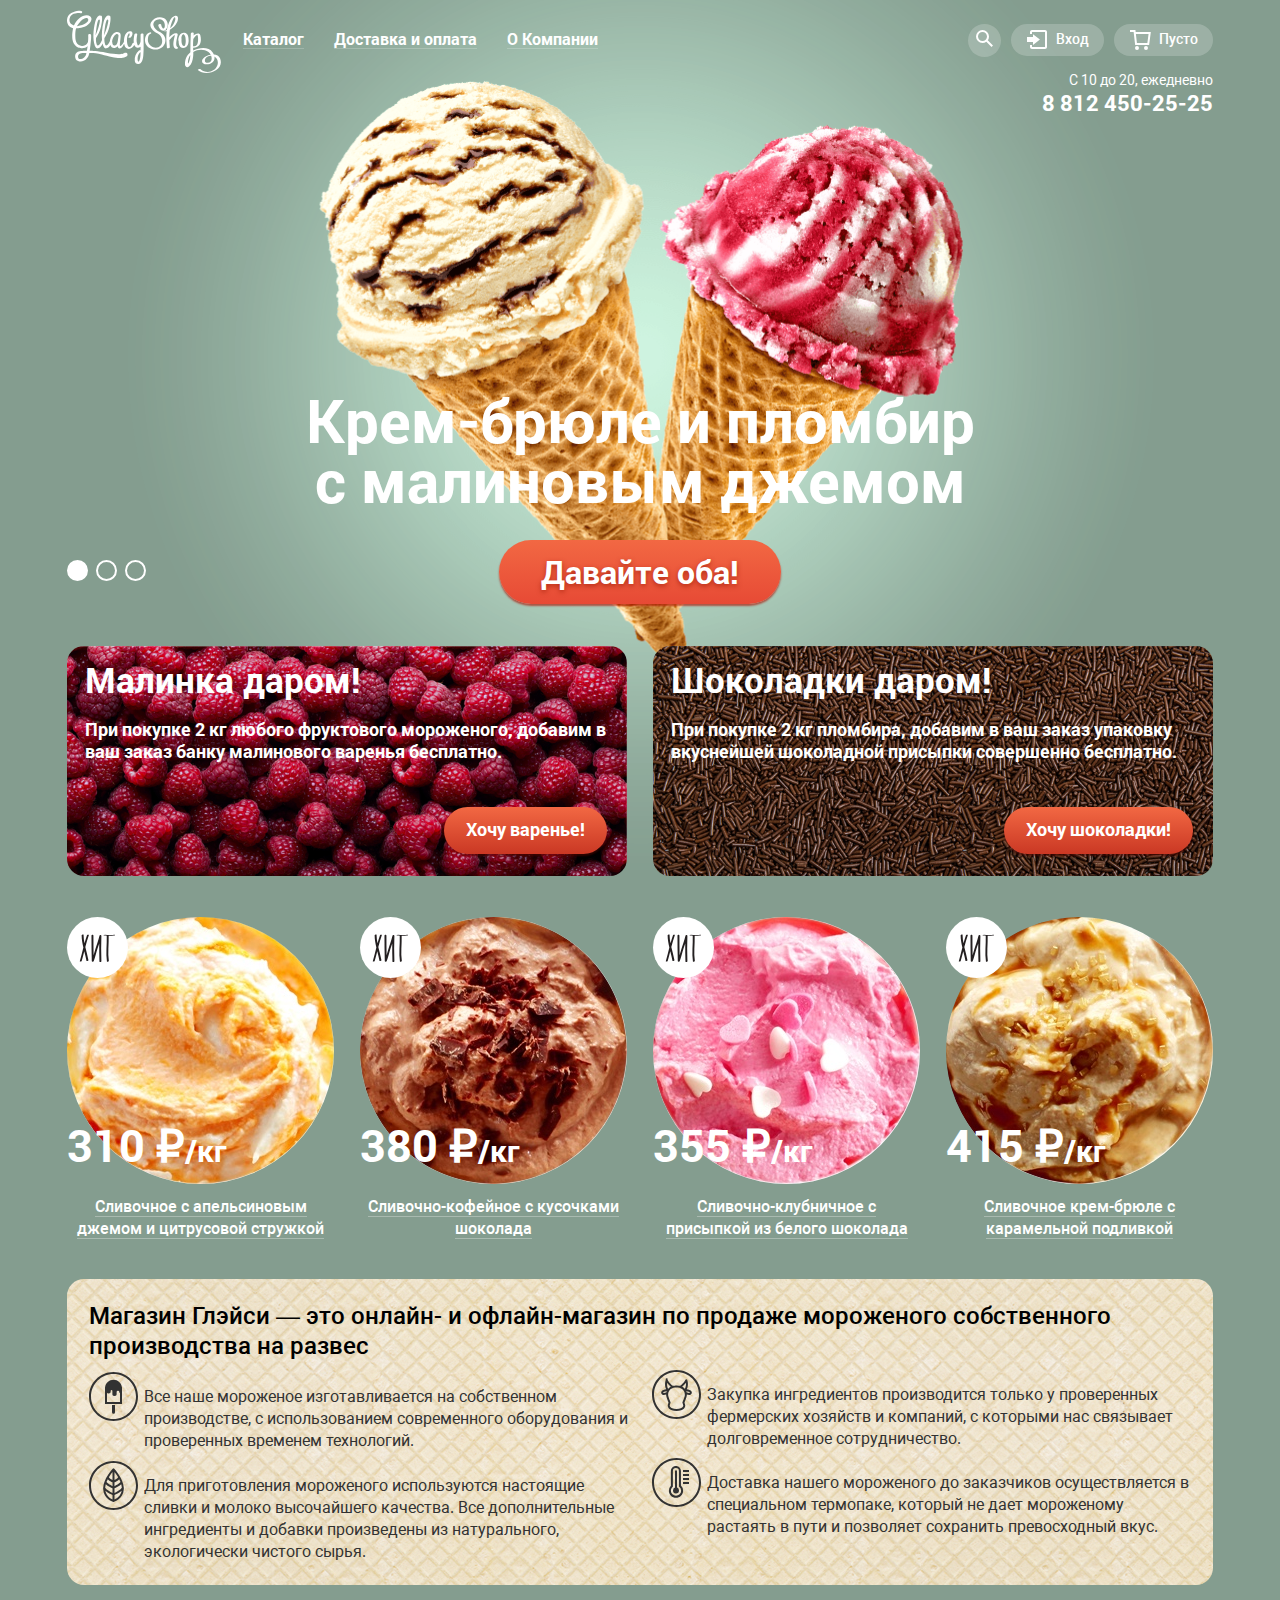
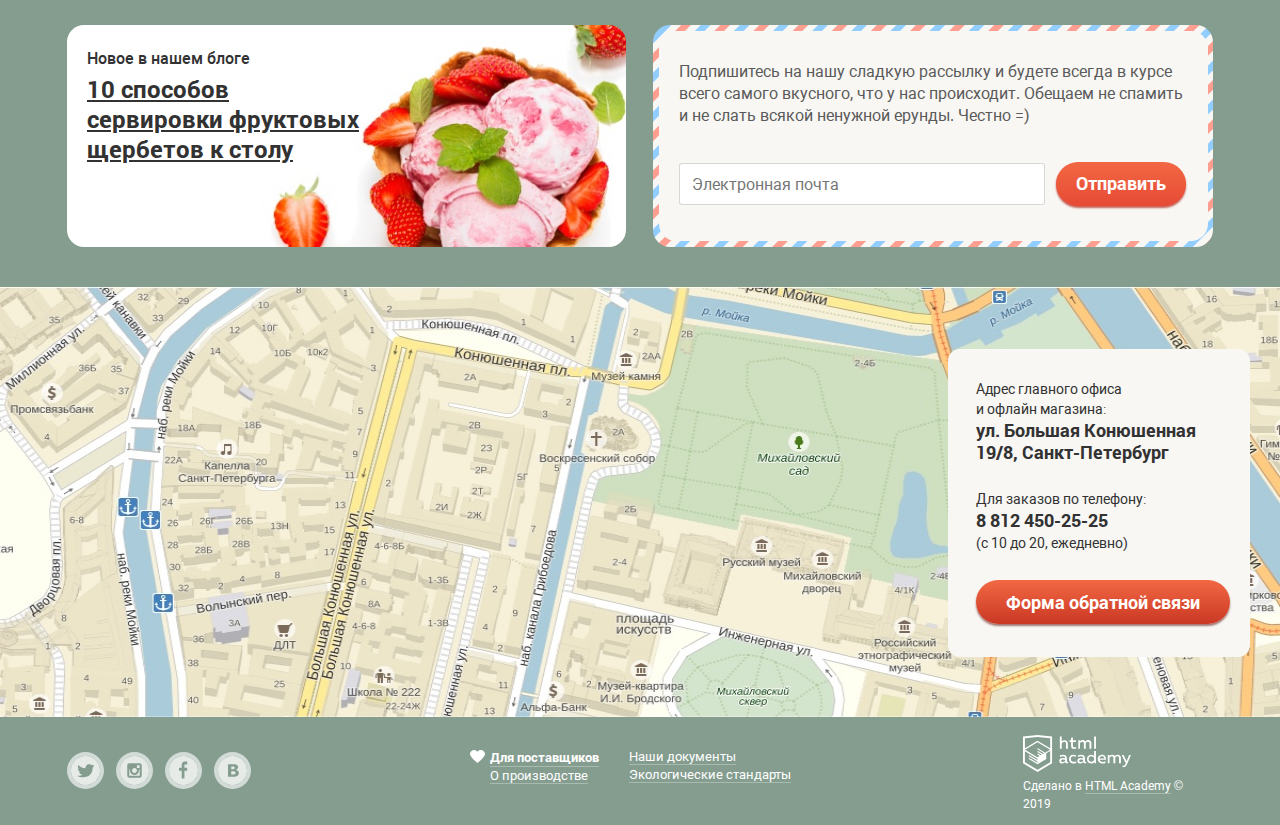
==== index.html @ d3ac5f19 "Переделала все)" ====
<!DOCTYPE html>
<html lang="ru">
  <head>
    <meta charset="utf-8">
    <title>HTML Academy: Глейси</title>
    <link href="css/normalize.css" rel="stylesheet">
    <link href="css/style.css" rel="stylesheet">
  </head>
  <body>
    <div class="site-wrapper">
      <header class="main-header">
        <nav class="main-navigation container">
          <a class="logo-gllacy"><img src="img/logo.svg" width="154" height="64" alt="Логотип компании GllacyShop"></a>
          <ul class="site-navigation">
            <li class="nav-item-root"><a href="#" class="main-menu-link">Каталог</a>
              <ul class="submenu">
                <li><a href="#" class="submenu-link submenu-link-new">Новинки</a></li>
                <li class="line"></li>
                <li><a href="catalog.html" class="submenu-link">Сливочное</a></li>
                <li><a href="#" class="submenu-link">Щербеты</a></li>
                <li><a href="#" class="submenu-link">Фруктовый лед</a></li>
                <li><a href="#" class="submenu-link">Мелорин</a></li> 
              </ul>
            </li>
            <li><a href="#" class="main-menu-link">Доставка и оплата</a></li>
            <li><a href="#" class="main-menu-link">О Компании</a></li>
          </ul>
          <div class="user-navigation">
            <form class="search-form" action="https://echo.htmlacademy.ru" method="post">
              <button type="submit" aria-label="Найти" class="button-search">
                <svg xmlns="http://www.w3.org/2000/svg" xmlns:xlink="http://www.w3.org/1999/xlink" width="17" height="17" viewBox="0 0 17 17"><path fill="#fff" d="M16.958 15.527L11.75 10.32A6.455 6.455 0 0 0 13 6.5 6.5 6.5 0 1 0 6.5 13a6.465 6.465 0 0 0 3.839-1.263l5.205 5.204 1.414-1.414zM6.5 11C4.019 11 2 8.981 2 6.5S4.019 2 6.5 2 11 4.019 11 6.5 8.981 11 6.5 11z"/></svg>
              </button>
              <p class="modal modal-search">
                <label for="id-search" class="visually-hidden">Поиск по сайту</label>
                <input id="id-search" type="text" name="search" value="" placeholder="Что ищем?">
              </p>  
            </form>
            <ul class="user-account">
              <li class="nav-item login-link login-icon">
                <svg class="svg-nav-item svg-nav-item-basket" xmlns="http://www.w3.org/2000/svg" xmlns:xlink="http://www.w3.org/1999/xlink" width="21" height="19" viewBox="0 0 21 19"><g fill="#fff"><path d="M6 14.875L12.917 9.5 6 4.125v2.917H-.042v4.917H6z"/><path d="M18 0H5C3.9 0 3 .9 3 2v2h2V2h13v15H5v-2H3v2c0 1.1.9 2 2 2h13c1.1 0 2-.9 2-2V2c0-1.1-.9-2-2-2z"/></g></svg>
                <a href="#" class="nav-item-link">Вход</a>
                <div class="modal modal-user">
                  <form action="https://echo.htmlacademy.ru" method="post">
                    <label for="user-email" class="visually-hidden">Емайл</label>
                    <input id="user-email" type="email" name="email" value="" placeholder="Электронная почта">
                    <label for="user-password" class="visually-hidden">Пароль</label>
                    <input id="user-password" type="password" name="password" value="" placeholder="Пароль"> 
                    <div class="login-group">
                      <button type="submit" class="button">Войти</button>
                      <div class="login-help">
                        <a href="#" class="modal-user-link">Забыли пароль?</a>
                        <a href="#" class="modal-user-link">Новая регистрация</a>
                      </div>
                    </div>
                  </form>
                </div>
              </li>
            </ul>
            <div class="nav-item empty-basket basket">
              <svg class="svg-nav-item" xmlns="http://www.w3.org/2000/svg" width="21" height="20" viewBox="0 0 21 20"><g fill="#FFF"><path d="M5.657 2.031L5.422 0H0v2h3.64l1.5 13h13.988l1.699-12.969H5.657zM17.372 13H6.922L5.888 4.031h12.66L17.372 13z"/><circle cx="6.984" cy="18" r="2"/><circle cx="15.984" cy="18" r="2"/></g></svg>
              <a href="#" class="basket-link nav-item-link" aria-label="Корзина">Пусто</a>
            </div>
          </div>
        </nav>
        <address class="address top-address container">
          <p class="adrress-timetable">C 10 до 20, ежедневно</p>
          <a href="tel:+78124502525" class="main-address">8 812 450-25-25</a>
        </address>
      </header>
      <main>
        <h1 class="visually-hidden">Магазин мороженного GllacyShop</h1>
        <section class="slider container">
          <div class="slider-controls">
            <div class="controls controls-active">Первый</div>
            <div class="controls">Второй</div>
            <div class="controls">Третий</div>
          </div>
          <h2 class="visually-hidden">Слайдер</h2>
          <ul class="slider-list">
            <li class="slider-item slide-show">
              <h3 class="slider-heading">Крем-брюле и пломбир с малиновым джемом</h3>
              <p class="slider-img"><img src="img/icecream_1.png" width="1042" height="880" alt="Белое с шоколадом и розовое с белым мороженое в вафельном рожке"></p>
              <a href="#" class="button-main">Давайте оба!</a>
            </li>
            <li class="slider-item">
              <h3 class="slider-heading">Шоколадный пломбир и лимонный сорбет</h3>
              <p class="slider-img"><img src="img/icecream_2.png" width="1042" height="880" alt="Шоколадное и лимонное мороженоее в вафельных рожках"></p>
              <a href="#" class="button-main">Давайте оба!</a>
            </li>
            <li class="slider-item">
              <h3 class="slider-heading">Пломбир с помадкой и клубничный щербет</h3>
              <p class="slider-img"><img src="img/icecream_3.png"  width="1042" height="880" alt="Беелое мороженое политое шоколадом и розовое в вафльных рожках"></p>
              <a href="#" class="button-main">Давайте оба!</a>
            </li>
          </ul>
        </section>

        <section class="promo container">
          <h2 class="visually-hidden">Текущие акции</h2>
          <ul class="promo-list">
            <li class="promo-item promo-rasberry">
              <h3 class="promo-heading">Малинка даром!</h3>
              <p class="promo-text">При покупке 2 кг любого фруктового мороженого, добавим в ваш заказ банку малинового варенья бесплатно.</p>
              <a href="#" class="button">Хочу варенье!</a>
            </li>
            <li class="promo-item promo-chocolate">
              <h3 class="promo-heading">Шоколадки даром!</h3>
              <p class="promo-text">При покупке 2 кг пломбира, добавим в ваш заказ упаковку вкуснейшей шоколадной присыпки совершенно бесплатно.</p>
              <a href="#" class="button">Хочу шоколадки!</a>
            </li>
          </ul>
        </section>

        <section class="container">
          <h2 class="visually-hidden">Хиты продаж</h2>
          <ul class="bestsellers-list">
            <li>
              <div class="card-product">
                <h3 class="card-name"><span class="card-header">Сливочное с апельсиновым джемом и цитрусовой стружкой</span></h3>
                <p><img src="img/1_1.jpg" class="card-img" width="267" height="267" alt="Оранжевое мороженое с белой стружкой"></p>
                <div class="card-hit" aria-label="хит продаж"></div>
                <p class="card-price">310 ₽<span class="card-weight">/кг</span></p>
                <div class="card-cover">
                  <a href="#" class="button card-button">Быстрый просмотр</a>
                </div>    
              </div>          
            </li>
            <li>
              <div class="card-product">
                <h3 class="card-name"><span class="card-header">Сливочно-кофейное с кусочками шоколада</span></h3>
                <p><img src="img/1_2.jpg"  class="card-img" width="267" height="267" alt="Шоколадное мороженое с шоколадом"></p>
                <div class="card-hit" aria-label="хит продаж"></div>
                <p class="card-price">380 ₽<span class="card-weight">/кг</span></p>
                <div class="card-cover">
                  <a href="#" class="button card-button">Быстрый просмотр</a>
                </div> 
              </div>
              
            </li>
            <li>
              <div class="card-product">
                <h3 class="card-name"><span class="card-header">Сливочно-клубничное с присыпкой из белого шоколада</span></h3>
                <p><img src="img/1_3.jpg" class="card-img" width="267" height="267" alt="Розовое мороженое с белым шоколадом"></p>
                <div class="card-hit" aria-label="хит продаж"></div>
                <p class="card-price">355 ₽<span class="card-weight">/кг</span></p>
                <div class="card-cover">
                  <a href="#" class="button card-button">Быстрый просмотр</a>
                </div> 
              </div>
            </li>
            <li>
              <div class="card-product">
                <h3 class="card-name"><span class="card-header">Сливочное крем-брюле с карамельной подливкой</span></h3>
                <p><img src="img/1_4.jpg" class="card-img" width="267" height="267" alt="Сливочное мороженое с карамелью"></p>
                <div class="card-hit" aria-label="хит продаж"></div>
                <p class="card-price">415 ₽<span class="card-weight">/кг</span></p>
                <div class="card-cover">
                  <a href="#" class="button card-button">Быстрый просмотр</a>
                </div> 
              </div>
              
            </li>
          </ul>
        </section>

        <section class="features container">
          <h2 class="visually-hidden">Преимущества магазина</h2>
          <h3 class="features-heading">Магазин Глэйси — это онлайн- и офлайн-магазин по продаже мороженого собственного производства на развес</h3>
          <ul class="features-list">
            <li class="features-item icecream">
              Все наше мороженое изготавливается на собственном производстве, с использованием современного оборудования и проверенных временем технологий.
            </li>
            <li class="features-item cow">
              Закупка ингредиентов  производится только у проверенных фермерских хозяйств и компаний, с которыми нас связывает долговременное сотрудничество.
            </li>
            <li class="features-item eco">
              Для приготовления мороженого используются настоящие сливки и молоко высочайшего качества. Все дополнительные ингредиенты и добавки произведены из натурального, экологически чистого сырья. 
            </li>
            <li class="features-item thermometer">
              Доставка нашего мороженого до заказчиков осуществляется в специальном термопаке, который не дает мороженому растаять в пути и позволяет сохранить превосходный вкус.
            </li>
          </ul>
        </section>

        <div class="index-columns container">
          <article class="blog-list">
            <h2>Новое в нашем блоге</h2>
            <h3><a>10 способов сервировки фруктовых щербетов к столу </a></h3>
          </article>
          <section class="mailing">
            <div class="mailing-block">
              <h2 class="visually-hidden">Подписка на рассылку</h2>
              <p class="mailing-text">Подпишитесь на нашу сладкую рассылку и будете всегда в курсе всего самого вкусного, что у нас происходит. Обещаем не спамить и не слать всякой ненужной ерунды. Честно =) </p>
              <form action="https://echo.htmlacademy.ru" method="post">
                <label for="mailing-email" class="visually-hidden">Емайл</label>
                <input id="mailing-email" type="email" name="email" value="" placeholder="Электронная почта">
                <button type="submit" class="button">Отправить</button>
              </form>
            </div>
          </section>
        </div>

        
        <section class="map">
          <div class="map-google">
            <iframe src="https://www.google.com/maps/embed?pb=!1m18!1m12!1m3!1d1998.603787253322!2d30.320858715975966!3d59.938716481876234!2m3!1f0!2f0!3f0!3m2!1i1024!2i768!4f13.1!3m3!1m2!1s0x4696310fca145cc1%3A0x42b32648d8238007!2z0JHQvtC70YzRiNCw0Y8g0JrQvtC90Y7RiNC10L3QvdCw0Y8g0YPQuy4sIDE5LzgsINCh0LDQvdC60YIt0J_QtdGC0LXRgNCx0YPRgNCzLCAxOTExODY!5e0!3m2!1sru!2sru!4v1570701570175!5m2!1sru!2sru" style="border:0; width:100%; height:450px" allowfullscreen=""></iframe>
          </div>
          <h2 class="visually-hidden">Как нас найти</h2>
          <img class="map-image" src="img/map.jpg" height="430" alt="ул. Большая Конюшенная 19/8, Санкт-Петербург">
          <div class="map-contacts">
            <address class="address">
              <p class="map-point">Адрес главного офиса и офлайн магазина:</p>
              <p class="map-address">ул. Большая Конюшенная 19/8, Санкт-Петербург</p>
            </address>
            <address class="address">
              <p class="" >Для заказов по телефону:</p>
              <a href="tel:+78124502525" class="map-address">8 812 450-25-25</a>
              <p class="adrress-timetable">(с 10 до 20, ежедневно)</p>
            </address>
            <a href="form.html" class="button button-feedback">Форма обратной связи</a>
          </div>
        </section>
        
        <div class="modal modal-feedback">
          <h2 class="visually-hidden">Форма обратной связи</h2>
          <p class="feedback-heading">Мы обязательно вам ответим</p>
          <form action="https://echo.htmlacademy.ru" method="post">
            <label for="feedback-name" class="visually-hidden">Имя</label>
            <input id="feedback-name" type="text" name="text" value="" placeholder="Имя Фамилия">
            <label for="feedback-email" class="visually-hidden">Емайл</label>
            <input id="feedback-email" type="email" name="email" value="" placeholder="email@example.com">
            <label for="feedback-text" class="visually-hidden">Сообщение</label>
            <textarea id="feedback-text" cols="3" name="ticket" placeholder="В свободной форме"></textarea>
            <button type="submit" class="button">Отправить</button>
          </form>
          <button type="button" class="button-close-feedback" aria-label="закрыть"></button>
        </div>
      </main>
      <footer class="main-footer container">
        <div class="one-fourth social-container">
          <ul class="social-list">
            <li><a href="#" class="social-link social-link-twitter" aria-label="Твиттер"></a></li>
            <li><a href="#" class="social-link social-link-instagram" aria-label="Инстаграм"></a></li>
            <li><a href="#" class="social-link social-link-fb" aria-label="Фейсбук"></a></li>
            <li><a href="#" class="social-link social-link-vk" aria-label="Вконтакте"></a></li>
          </ul>
        </div>
        <div class="half-width links-container">
          <ul class="footer-nav footer-nav-one">
            <li><a href="#" class="link link-provider">Для поставщиков</a></li>
            <li><a href="#">О производстве</a></li>
          </ul>
          <ul class="footer-nav footer-nav-two">
            <li><a href="#">Наши документы</a></li>
            <li><a href="#">Экологические стандарты</a></li>
          </ul>
        </div>
        <div class="one-fourth developer-container">
          <a href="https://htmlacademy.ru/intensive/htmlcss">
            <img src="img/logo-htmlacademy.svg" width="108" height="37" alt="Логотип компании HtmlAcademy">
          </a>
          <p>
          Сделано в 
          <a href="https://htmlacademy.ru/intensive/htmlcss" class="link">HTML Academy</a>
          © 2019
          </p>
        </div>
      </footer>
    </div>
    <script src="js/min-script.js"></script>
  </body>
</html>
---- css/style.css ----
@font-face {
    font-style: normal;
    font-weight: 400;
    font-family: "Roboto";
    src: url("../fonts/roboto.woff2") format("woff2"), 
    url("../fonts/roboto.woff") format("woff");
  }

@font-face {
    font-style: normal;
    font-weight: 500;
    font-family: "Roboto";
    src: url("../fonts/robotomedium.woff2") format("woff2"), 
    url("../fonts/robotomedium.woff") format("woff");
}

@font-face {
    font-style: normal;
    font-weight: 700;
    font-family: "Roboto";
    src: url("../fonts/robotobold.woff2") format("woff2"), 
    url("../fonts/robotobold.woff") format("woff");
}

body {
    margin: 0;
    padding: 0;
    font-family: "Roboto", Arial, sans-serif;
    font-size: 16px;
    line-height: 22px;
    color: #ffffff;
    background-color: #849d8f;
    min-width: 1200px;
}

.container {
    width: 1146px;
    margin: 0 auto;
    padding: 0px 27px;
    position: relative;
}



.visually-hidden {
    position: absolute;
    width: 1px;
    height: 1px;
    margin: -1px;
    padding: 0;
    overflow: hidden;
    border: 0;
    clip: rect(0 0 0 0);
}

a {
    text-decoration: none;
}

.address {
    font-style: normal;
}
 
.top-address {
    text-align: right;
    margin-top: -9px;
}

.adrress-timetable {
    margin: 0;
    font-weight: 400;
    font-size: 14px;
    line-height: 22px;
}

.main-navigation {
    font-size: 16px;
    line-height: 18px;
    display: flex;
    min-height: 65px;
}

.logo-gllacy {
    padding-top: 10px;
}

.main-header {
    min-height: 120px;
}


.site-navigation>li {
    display: inline-block;
    vertical-align: top;
    position: relative;
    padding-top: 13px;
    margin-bottom: 5px;
}

.main-menu-link {
    display: block;
    color: #ffffff;
    padding: 8px 13px;
    margin-bottom: 10px;
    font-weight: 700;
}

.main-menu-link:not(.menu-active)::after {
    content: "";
    display: block;
    height: 1px;
    background-color: rgba(255,255,255,.2);
}

.main-menu-link:hover,
.main-menu-link:focus {
    border-radius: 30px;
    color: #323232;
    background: #f7f6f3;
}

.main-menu-link:active {
    border-radius: 30px;
    background: rgba(248,247,244,0.99);
    background: #ededed;
    box-shadow: inset 0 2px 1px 0 #696969;
    color: #323232;
}

.menu-active {
    color: #ffffff;
    background: #d07058;
    border-radius: 30px;
}

.site-navigation, 
.submenu {
    margin: 0;
    padding: 0;
    list-style: none;
    z-index: 3;
}

.site-navigation .submenu {
    position: absolute;
    min-width: 143px;
    left: -7px;
    top: calc(100% - 6px);
    border-radius: 5px;
    display: none;
    box-shadow: 0 20px 20px 0 rgba(0,0,0,0.40);
    background: #f8f7f4;
    padding-bottom: 6px;
    padding-top: 6px;
}

.site-navigation {
    padding-left: 9px;
    padding-top: 9px;
}

.submenu-link {
    font-weight: 400;
    font-size: 14px;
    color: #323232;
    line-height: 16px;
    display: block;
    padding: 8px 21px 7px 20px;
}

.submenu-link-new {
    font-weight: 700;
    padding-top: 4px;
    padding-bottom: 10px;
}

.submenu-link:hover {
    background: #fbded7;
    color: #323232;
}

.submenu-link:active {
    background: #f6b5a5;
}

.submenu-link-active {
    background: #d07058;
    color: #ffffff;
}

.nav-item-root:hover .submenu {
    display: block;
}

.line {
    height: 1px;
    margin: 3px 9px 0px 6px;
    background: rgba(53, 53, 53, 0.2);
}

.nav-item {
    background: rgba(255, 255, 255, 0.2);
    margin-left: 10px;
    text-align: center;
    vertical-align: middle;
    font-weight: 500;
    font-size: 14px;
    line-height: 16px;
    border-radius: 30px;
    position: relative;
    display: flex;
    height: 32px;
    box-sizing: border-box;
    margin-top: 4px;
}

.nav-item .nav-item-link {
    color: #ffffff;
    display: block;
    padding: 7px 15px 0px 45px;
    border-radius: 30px;
    box-sizing: border-box;
}

.svg-nav-item {
    position: absolute;
    top: 6px;
    left: 16px;
    z-index: 3;
}

.svg-nav-item-basket {
    left: 16px;
}


.full-basket {
    background: rgba(255, 255, 255, 1);
    margin-bottom: 10px;
}

.full-basket .nav-item-link {
    color: #000000;
}

.full-basket:hover .modal-basket {
    display: block;
}

.modal-basket:hover,
.modal-user:hover,
.modal-user:focus-within {
    display: block
}

.button-search {
    width: 33px;
    height: 33px;
    background: rgba(255, 255, 255, 0.2);
    border-radius: 50%;
    border: none;
    padding: 0;
    margin-top: 4px;
}

.search-form {
    position: relative;
}

.search-form:hover .modal-search{
    display: block;
}

.search-form:focus-within .modal-search{
    display: block;
}

.nav-item:hover .nav-item-link,
.nav-item:focus .nav-item-link, 
.nav-item:active .nav-item-link,
.button-search:hover, 
.button-search:active {
    background-color: #ffffff;
    color: #000000;
}

.nav-item:hover,
.nav-item:focus, 
.nav-item:active {
    background-color: #ffffff;
    color: #000000;
}

.button-search:hover path, 
.button-search:active path,
.login-icon:hover path,
.login-icon:active path,
.empty-basket:hover path, 
.empty-basket:active path,
.empty-basket:hover circle, 
.empty-basket:active circle {
    fill: #000000;
}

.user-navigation {
    margin-left: auto;
    display: flex;
    padding-top: 20px;
}

.user-account {
    list-style: none;
    margin: 0;
    padding: 0;
}

.login-link {
    position: relative;
}

.breadcrumbs span {
    margin-right: 7px;
}

.breadcrumbs a {
    color: #ffffff;
    border-bottom: 1px solid rgba(255,255,255,0.3);
    margin-right: 7px;
}

.breadcrumbs a:hover,
.breadcrumbs a:focus {
    color: #eebb9e;
    border-bottom: 1px solid rgba(255,188,158,.3);
}

.breadcrumbs {
    margin: -23px auto -2px auto;
    padding: 0; 
    display: flex;
    list-style: none;
    font-size: 14px;
    line-height: 16px;
}

.main-address {
    font-weight: 700;
    font-style: normal;
    font-size: 22px;
    color: #ffffff;
    line-height: 24px;
}

.slider {
    position: relative;
}

.slider-list {
    list-style: none;
    padding: 0;
    margin: 0 auto;
    width: 700px; 
}

.slider-item {
    text-align: center;
}

.slider-item {
    display: none;
}
  
.slider-item .slider-heading {
    font-size: 60px;
    line-height: 60px;
    font-weight: 700;
    margin: 0;
    padding-top: 270px;
    padding-bottom: 30px;
    min-width: 600px;
}

.slider-img {
    position: absolute;
    top: -122px;
    left: 80px;
    z-index: -1;
    margin: 0;
}

.slider-controls {
    position: absolute;
    bottom: 22px;
    left: 27px;
    z-index: 20;
    font-size: 0;
}
  
.controls {
    display: inline-block;
    width: 17px;
    height: 17px;
    margin-right: 8px;
    vertical-align: top;
    background-color: transparent;
    border: 2px solid #ffffff;
    border-radius: 50%;
    cursor: pointer;
}

.controls:hover:not(.controls-active),
.controls:focus:not(.controls-active) {
    background: rgba(248,247,244,.4);
    cursor: pointer;
}

.controls-active {
    background-color: #ffffff;
}

.promo-list {
    list-style: none;
    padding: 0;
    margin: 0;
    display: flex;
}

.promo-item {
    width: 560px;
    min-height: 230px;
    padding: 13px 18px;
    margin-top: 42px;
    margin-bottom: 3px;
    border-radius: 17px;
    background-position: top center;
    background-repeat: no-repeat;
    vertical-align: bottom;
    position: relative;
    box-sizing: border-box;
}

.promo-item .promo-heading {
    font-size: 35px;
    line-height: 41px;
    font-weight: 700;
    margin: 0;
}

.promo-item .promo-text {
    font-size: 18px;
    line-height: 22px;
    font-weight: 700;
    margin-bottom: 63px;
}

.promo-item .button {
    position: absolute;
    right: 20px;
    bottom: 22px;
    padding: 10px 22px 13px 22px;
}

.promo-rasberry {
    background-color: #c5083b;
    background-image: url("../img/rassberry.jpg");
    background-size: cover;
}

.promo-item:first-child {
    margin-right: 26px;
}

.promo-chocolate {
    background-color: #2b190c;
    background-image: url("../img/chocolate.jpg");
    background-size: cover;
}

.bestsellers-list {
    list-style: none;
    padding: 0;
    margin-top: 28px;
    display: flex;
    flex-wrap: wrap;
    text-align: center;
}

.bestsellers-list li:not(:nth-child(4n)) {
    margin-right: 26px;
}

.catalog-list {
    list-style: none;
    display: flex;
    flex-wrap: wrap;
    text-align: center;
    padding: 0;
}

.catalog-list li:not(:nth-child(4n)) {
    margin-right: 26px;
}

.card-product .card-name{
    font-size: 16px;
    line-height: 22px;
    font-weight: 500;
    margin-top: -10px;
    width: 257px;
    padding-left: 5px;
    padding-right: 5px;
}

.card-product .card-price {
    font-size: 45px;
    line-height: 45px;
    font-weight: 700;
    position: absolute;
    top: 205px;  
}

.card-header {
    border-bottom: 1px solid rgba(255, 255, 255, 0.3);
}

.card-price .card-weight {
    font-size: 30px;
    line-height: 13px;
    font-weight: 700;
}

.card-product .card-img {
    border-radius: 50%;
    margin: 0;
}

.card-product p {
    margin-top: 0px;
}

.card-hit {
    background-color: #ffffff;
    background-image: url("../img/hit.svg");
    background-position: top center;
    background-repeat: no-repeat;
    position: absolute;
    width: 61px;
    height: 61px;
    border-radius: 50%;
    top:0;
}

.card-product {
    width: 267px;
    display: flex;
    flex-direction: column-reverse;
    align-items: flex-start;
    position: relative;
    margin-top: 10px;
    margin-bottom: 13px
}

.card-product .card-button {
    display: none;
    padding: 11px 0px;
    font-size: 18px;
    position: absolute;
    bottom: 22px;
    left: 45px;
    right: 45px;
    min-width: 170px;
    box-sizing: border-box;
}

.card-product:hover .card-cover {
    display: block;
}

.card-product:hover .card-button {
    display: inline-block;
    vertical-align: top;
}

.card-cover {
    position: absolute;
    top: -5px;
    left: -10px;
    right: 10px;
    bottom: -60px;
    display: none;
    width: 289px;
    min-height: 405px;
    background: rgba(255, 255, 255, 0.3);
    border-radius: 10px;
    z-index: 1;
}

.button-main {
    display: inline-block;
    padding: 10px 42px;
    font-weight: 700;
    font-size: 32px;
    line-height: 44px;
    text-align: center;
    color: #ffffff;
    vertical-align: top;
    text-decoration: none;
    text-shadow: 0 2px 5px rgba(160, 32, 11, 0.76);
    background: #f26843;
    background: linear-gradient(to bottom, #f26843 0%, #e74a35 100%);
    border-radius: 50px;
    box-shadow: 0 2px 2px rgba(172, 16, 0, 0.64);
    border: none;
    cursor: pointer;
    box-sizing: border-box;
}

.button-main:hover,
.button-main:focus {
    background: linear-gradient(to bottom, #f58669 0%, #ec6f5e 100%);
    box-shadow: 0 2px 2px rgba(172, 16, 0, 1);
}

.button-main:active {
    color: #fceeec;
    background: linear-gradient(to bottom, #d84732 0%, #e1613e 100%);
    box-shadow: inset 0 2px 2px rgba(172, 16, 0, 1);
}

.button {
    border: none;
    font: inherit;
    font-size: 18px;
    font-weight: 700;
    color: #ffffff;
    letter-spacing: 0;
    text-align: center;
    line-height: 24px;
    background-image: linear-gradient(0deg, #ca3824 0%, #f26843 100%);
    box-shadow: 0 2px 2px 0 rgba(85,8,0,0.54);
    border-radius: 45px;
    padding: 10px 30px;
}

.button:hover,
.button:focus {
    color: #fefefe;
    background-image: linear-gradient(0deg, #e74a35 0%, #f26843 100%);
    box-shadow: 0 1px 2px 0 #ac1000;
}
    
.button:active {
    color: #fceeec;
    background-image: linear-gradient(0deg, #f26843 0%, #e74a35 100%);
    box-shadow: inset 0 2px 2px 0 #942718;
}

.features-list {
    list-style: none;
    display: flex;
    flex-wrap: wrap;
    justify-content: space-between;
    margin: 0;
    padding: 0;
}

.features {
    background-color: #f0e6cf;
    background-image: url("../img/waffle-big.jpg");
    background-position: top center;
    box-sizing: border-box;
    padding: 22px;
    min-height: 304px;
    border-radius: 17px;
    margin-top: -6px;
}

.features-heading {
    color: #000000;
    font-size: 24px;
    line-height: 30px;
    font-weight: 500;
    margin: 0;
    padding-bottom: 20px;
}

.features-item {
    padding-left: 55px;
    font-weight: 400;
    font-size: 16px;
    color: #323232;
    line-height: 22px;
    width: 484px;
    position: relative;
}

.features-item:first-child {
    margin-bottom: 23px;
}

.features-item::before {
    content: "";
    position: absolute;
    top: -14px;
    left: 0px;
    width: 49px;
    height: 49px;
    background-repeat: no-repeat;
    background-position: 0 0;
}

.icecream {
    margin-top: 5px;
}

.cow {
    margin-top: 3px;
}

.thermometer {
    margin-top: -3px;
}

.icecream::before {
    background-image: url("../img/ice-cream.svg");
}

.thermometer::before {
    background-image: url("../img/thermometer.svg");
}

.eco::before {
    background-image: url("../img/eco.svg");
}

.cow::before {
    background-image: url("../img/cow.svg");
}

.index-columns {
    display: flex;
    justify-content: space-between;
    margin: 0 auto;
    padding-top: 40px;
}

.blog-list {
    background-color: #ffffff;
    background-image: url("../img/straberry.jpg");
    background-position: top center;
    background-size: cover;
    background-repeat: no-repeat;
    margin-right: 27px;
    padding: 23px 20px 21px 20px;
    width: 560px;
    border-radius: 17px;
}

.blog-list h2 {
    font-size: 16px;
    line-height: 22px;
    color: #323232;
    margin: 0;
    padding-bottom: 4px;

    font-weight: 500;
}

.blog-list h3 {
    font-size: 24px;
    line-height: 30px;
    width: 280px;
    font-weight: 700;
    color: #323232;
    margin:0;
}

.blog-list a {
    text-decoration: underline;
    text-decoration-color: currentColor;
}

.blog-header::after {
    content: "";
    display: block;
    height: 1px;
    background-color: #323232;
}

.mailing {
    color: #5a5a5a;
    background-color: #ffffff;
    background-image: url("../img/bg-post.svg");
    background-position: top center;
    background-size: cover;
    background-repeat: no-repeat;
    box-sizing: border-box; 
    width: 560px;
    padding: 6px;
    border-radius: 17px;
}

.mailing-block {
    background-color: #f8f7f4;
    box-sizing: border-box; 
    width: 549px;
    min-height: 210px;
    padding: 30px 20px;
    border-radius: 17px;
}

.mailing-block input {
    margin-top: 36px;
    min-height: 40px;
    min-width: 366px;
    border-radius: 3px;
    padding: 8px 12px;
    box-sizing: border-box;
    border: solid 1px rgba(178,178,178,.52);
}

.mailing-block button {
    padding: 9px 20px 11px;
    margin-left: 7px;
    background-image: linear-gradient(0deg, #E74A35 0%, #F26843 100%);
    box-shadow: 0 2px 2px 0 rgba(172,16,0,0.64);
}

.mailing-text {
    margin: 0;
}

.map {
    position: relative;
    margin-top: 40px;
    height: 430px;
    overflow: hidden;
    box-sizing: border-box;
    background: #f6f0d8;
}

.map-point {
    width: 150px;
}

.map-google {
    position: absolute;
    height: 430px;
    width: 100%;
    overflow: hidden;
    z-index: 1;
    top: 0;
    right: 0;
}

.map p {
    margin: 0;
}

.map-image {
    margin: 0 auto;
    position: absolute;
    width: 100%;
    left: 0;
    top: 50%;
    transform: translateY(-50%)
}

.map-contacts {
    background-color: #f8f7f4;
    color: #000000;
    width: 270px;
    position: absolute;
    right: 30px;
    bottom: 60px;
    border-radius: 12px;
    padding: 30px 20px 33px 28px;
    font-weight: 400;
    z-index: 2;
    box-sizing: border-box;
    min-height: 308px;
    min-width: 302px;
    display: flex;
    flex-direction:column;
    justify-content: space-between;
}

.map-contacts address {
    font-weight: inherit;
    font-size: 14px;
    color: #323232;
    line-height: 20px;
}

.map-address {
    font-weight: 700;
    font-size: 18px;
    color: #323232;
    line-height: 22px;
}

.address-tel {
    padding-bottom: 10px;
}

.button-feedback {
    padding: 10px 10px;
}

.filter {
    display: flex;
    flex-wrap: wrap;
    padding: 0;
    margin: 0;
}

.filter legend {
    padding-left: 12px;
    font-weight: 500;
    font-size: 14px;
    color: #ffffff;
    line-height: 16px;
}

.filter-section {
    font-weight: 700;
    font-size: 35px;
    line-height: 41px;
    margin-top: 5px;
    margin-bottom: 29px;
}

.filter fieldset {
    border-radius: 45px;
    border: none;
    padding-left: 0;
    padding-bottom: 16px;
}

.sort {
    outline: none;
    -moz-appearance: none;
    -webkit-appearance: none;
    appearance: none;
    color: #ffffff;
    border: none;
    box-sizing:border-box;
    color:#fff;
    font-size:16px;
    line-height:18px;
    font-weight:500;
    background:rgba(255,255,255, 0.2) url("../img/icon-down-dir.svg") no-repeat center right 15px;
    padding:8px 15px 9px;
    border-radius: 45px;
    min-width: 193px;
}

.sort:active,
.sort:focus,
.sort:hover {
    color:#323232;
    background: rgba(255,255,255, 0.2) url("../img/icon-down-black.svg") no-repeat center right 15px
}

.filter-button {
    width: 144px;
    height: 36px;
    background: rgba(255,255,255,0.2);
    border: 2px solid #ffffff;
    border-radius: 45px;
    padding: 8px 28px;
    font-weight: 500;
    font-size: 16px;
    color: #ffffff;
    line-height: 18px;
    margin-top: 20px;
}

.filter-button:hover,
.filter-button:focus {
    background: #ffffff;
    color: #323232;
}

.filter-button:active {
    background: #eaeaea;
    box-shadow: inset 0 2px 1px 0 #696969;
    color: #323232;
}

.value-controls {
    width: 30px;
    padding: 0;
    border:0;
    text-align:right;
    background-color: #849d8f;
    color: #ffffff;
}

.filter input[type^="check"] + label::before,
.filter input[type^="radio"] + label::before {
    content: "";
    display: inline-block;
    margin-right: 7px;
    padding-right: 12px;
    vertical-align: middle;
    background-repeat: no-repeat;
    background-size: contain;
    box-sizing: border-box;
    opacity: 0.8;
}

.filter input[type^="check"] + label::before {
    background: url("../img/checkbox-off.svg");
    background-repeat: no-repeat;
    width: 20px;
    height: 20px;
    background-size: contain;
}

.filter input[type^="radio"] + label::before {
    background: url("../img/radio-off.svg");
    background-repeat: no-repeat;
    background-size: auto;
    width: 22px;
    height: 22px;
}

.filter input[type^="check"]:checked + label::before {
    background: url("../img/checkbox-on.svg");
    background-repeat: no-repeat;
    width: 24px;
    height: 20px;
    background-size: contain;
    margin-right: 3px;
}

.filter input[type^="radio"]:checked + label::before  {
    background: url("../img/radio-on.svg");
    width: 22px;
    height: 22px;
    background-size: contain;
}

.filter input[type^="check"]:hover + label::before,
.filter input[type^="radio"]:hover + label::before,
.filter input[type^="check"]:focus + label::before,
.filter input[type^="radio"]:focus + label::before {
    opacity: 1;
}

.filter input[type^="check"]:disabled + label::before,
.filter input[type^="radio"]:disabled + label::before {
    opacity: 0.4;
}

.range-controls {
    position: relative;
    padding: 10px;
    width: 178px;
}

.range-controls .scale {
    height: 4px;
    background: rgba(255, 255, 255, 0.3);
}

.range-controls .bar {
    width: 70%;
    height: 3px;
    background: #ffffff;
}

.range-toggle {
    position: absolute;
    top: 0;
    width: 4px;
    height: 4px;
    background: #ababab;
    border: 8px solid #ffffff;
    border-radius: 50%;
    box-shadow: 0 2px 1px 0 rgba(0, 1, 1, 0.2);
    cursor: pointer;
}

.range-toggle:hover,
.range-toggle:focus {
    background: #1c4f80;
    border-width: 9px;
}

.range-toggle-min {
    left: 10%;
}

.range-toggle-max {
    left: 60%;
}

.filter-item {
    background: rgba(255, 255, 255, 0.2);
    font-weight: 500;
    border-radius: 45px;
    padding: 7px 10px;
    box-sizing: border-box;
    display: flex;
    justify-content: space-around;
    line-height: 18px;
}

.filter-fat {
    min-width: 412px;
    padding-left: 5px;
}

.filter-fillers {
    min-width: 700px;
    padding-left: 0;
}

.pagination-list {
    list-style: none;
    display: flex;
    justify-content: flex-end;
    margin-top: 52px;
    padding-bottom: 28px;
    border-bottom: 1px solid rgba(255, 255, 255, 0.2);
}

.pagination-list li {
    padding: 1px;
}

.pagination-link {
    display: block;
    height: 26px;
    width: 26px;
    line-height: 18px;
    font-size: 16px;
    font-weight: 500;
    text-align: center;
    text-decoration: none;
    color: rgba(255, 255, 255, 1);
    border-radius: 50%;
    padding: 4px;
    box-sizing: border-box;
}

.pagination-link:hover,
.pagination-link:focus {
    color: rgba(50, 50, 50, 1);
    background: rgba(255, 255, 255, 0.2);
}

.pagination-link:active {
    color: rgba(50, 50, 50, 1);
    background: rgba(255, 255, 255, 1);
}

.pagination-list .current {
    line-height: 18px;
    color: #000000;
    background-color: rgba(255, 255, 255, 1);
    border-radius: 50%;

margin-right: 4px;
}

.pagination-btn {
    height: 8px;
    width: 8px;
    transform: rotate(45deg);
    margin-top: 7px;
}

.pagination-prew {
    border-bottom: 1px solid rgba(255, 255, 255, 1);
    border-left: 1px solid rgba(255, 255, 255, 1);
    margin-right: 10px;
}

.pagination-next {
    border-top: 1px solid rgba(255, 255, 255, 1);
    border-right: 1px solid rgba(255, 255, 255, 1);
    margin-left: 13px;
}

.pagination-inactive {
    opacity: 0.2;
}

.main-footer {
    display: flex;
    justify-content: space-between;
    margin-top: 18px;
    min-height: 20px;
    font-weight: 400;
    font-size: 12px;
    color: #ffffff;
    line-height: 18px;
}

.main-footer a {
    color: #ffffff;
    font-weight: 400;
}

.footer-nav a,
.link {
    border-bottom: 1px solid rgba(255,255,255,0.3)
}

.footer-nav a:hover,
.footer-nav a:focus,
.link:hover,
.link:focus {
    color: #eebb9e;
    border-bottom: 1px solid rgba(255,188,158,.3);
}

.one-fourth p {
    margin-top: 0;
}

.social-link {
    width: 40px;
    height: 40px;
    margin-right: 9px;
    display: flex;
    position: relative;
}

.social-link:hover {
    opacity: 1;
}

.social-list {
    list-style: none;
    display: flex;
    padding: 0;
    margin-top: 17px;  
}

.social-link::before {
    content: "";
    position: absolute;
    height: 29px;
    width: 29px;
    display: block;
    opacity: 0.8;
    background-position: top center;
    background-repeat: no-repeat;
    background-size: cover;
    border-radius: 50%;
    border: 4px solid rgba(255, 255, 255, 0.8);
}

.social-link-twitter::before {
    background-image: url("../img/twitter.svg");
}

.social-link-instagram::before {
    background-image: url("../img/instagram.svg");
}

.social-link-fb::before {
    background-image: url("../img/fb.svg");
}

.social-link-vk::before {
    background-image: url("../img/vk.svg");
}

.social-link-twitter:hover::before,
.social-link-instagram:hover::before,
.social-link-fb:hover::before,
.social-link-vk:hover::before,
.social-link-twitter:focus::before,
.social-link-instagram:focus::before,
.social-link-fb:focus::before,
.social-link-vk:focus::before {
    opacity: 1;
    border: 4px solid rgba(255, 255, 255, 0.7);
}

.social-link-twitter:active::before,
.social-link-instagram:active::before,
.social-link-fb:active::before,
.social-link-vk:active::before {
    opacity: 0.7;
    border: 4px solid rgba(255, 255, 255, 0.7);
}

.main-footer .link-provider {
    position: relative;
    font-weight: 700;
}

.link-provider::before {
    content: "";
    background-image: url("../img/heart.svg");
    width: 15px;
    height: 13px;
    position: absolute;
    top: 2px;
    left: -20px;
}

.link-production {
    padding-left: 28px;
}

.footer-nav-one {
    list-style: none;
    padding: 0;
    font-size: 13px;
}

.footer-nav-two {
    list-style: none;
    padding-left: 30px;
    font-size: 13px;
}

.one-fourth {
    width: 190px;
}

.links-container {
    display: flex;
}

.modal {
    position: absolute;
    display: none;
    color: #000000;
    background: #f8f7f4;
    box-shadow: 0 20px 20px 0 rgba(0,0,0,0.40);
    border-radius: 5px;
    box-sizing: border-box;
    z-index: 3;
}

.modal input[type="text"],
.modal input[type="email"],
.modal input[type="password"],
.modal textarea {
    box-sizing: border-box;
    padding: 15px;
    padding-right: 40px;
    background: #ffffff;
    border: 1px solid rgba(178,178,178,0.52);
    border-radius: 5px;
    font-weight: 700;
    font-size: 16px;
    color: #323232;
    line-height: 24px;
    margin-bottom: 20px;
    height: 47px;
}

.mailing-block input[type="email"] {
    font-weight: 700;
    font-size: 16px;
    color: #323232;
    line-height: 24px;
}

.modal input[type="text"]:hover,
.modal input[type="email"]:hover,
.modal input[type="password"]:hover {
    background: #ffffff;
    border: 2px solid rgba(154,154,154,0.52);
    padding-left: 14px;
}

.modal textarea:hover {
    background: #ffffff;
    border: 2px solid rgba(154,154,154,0.52);
    padding-left: 14px;
    padding-top: 14px;
}

.mailing-block input[type="email"]:hover {
    background: #ffffff;
    border: 2px solid rgba(154,154,154,0.52);
    padding: 7px 11px;
}

.modal input[type="text"]:focus-within,
.modal input[type="email"]:focus-within,
.modal input[type="password"]:focus-within {
    background: #ffffff;
    border: 2px solid rgba(46,136,228,0.52);
    padding-left: 14px;
}

.modal textarea:focus-within {
    background: #ffffff;
    border: 2px solid rgba(46,136,228,0.52);
    padding-left: 14px;
    padding-top: 14px;
}

.modal input::placeholder,
.modal textarea::placeholder,
.mailing-block input::placeholder {
    font-weight: 400;
    font-size: 16px;
    line-height: 24px;
}

.mailing-block input[type="email"]:focus-within {
    background: #ffffff;
    border: 2px solid rgba(46,136,228,0.52);
    padding: 7px 11px;
}

.modal-search {
    width: 343px;
    align-items: center;
    top: 24px;
    right: -2px;
    padding: 20px 15px;
    display: none;
}

.modal-search input[type="text"]{
    width: 314px;
    margin: 0;
    font-size: 14px;
}

.modal-user {
    top: 36px;
    right: -2px;
    width: 277px;
    height: 214px;
    padding: 20px 19px;
    display: none;
    box-sizing: border-box;
}

.modal-user input[type="email"],
.modal-user input[type="password"] {
    min-width: 242px;
    height: 44px;
}

.modal-user-link {
    font-weight: 400;
    font-size: 13px;
    color: #323232;
    line-height: 24px;
    background: #f8f7f4;
}

.modal-user .button {
    padding: 10px 24px;
    border-radius: 20px;
}

.login-help {
    display: block;
    margin: 0;
    height: 62px;
    text-align: left;
    padding-left: 20px;
}

.login-group {
    display: flex;
    justify-content: space-between;
    align-items: flex-start;
}

.login-link:hover .modal-user {
    display: block;
}

.modal-user-link:hover,
.modal-user-link:focus {
    color: #ffbc9e;
    background: none;
}

.modal-basket::after, 
.modal-user::after {
    content: "";
    height: 5px;
    width: 200px;
    display: block;
    background-color: rgba(255, 255, 255, 0);
    position: absolute;
    top: -5px;
    right: 0;
} 

.modal-basket {
    width: 539px;
    min-height: 242px;
    top: 36px;
    right: 0;
    z-index: 1;
    font-weight: 400;
    font-size: 13px;
    color: #323232;
    line-height: 16px;
}

.modal-basket form {
    display: flex;
    flex-direction: column;
    justify-content: space-between;
    align-items: flex-end;
    padding-bottom: 15px;  
}

.basket-table td:not(.basket-image) {
    padding-top: 10px;
}


.modal-basket .button {
    padding: 10px 17px;
    margin-right: 13px;
}

.basket-table {
    border-spacing: 5px 18px;
    box-sizing: border-box;
    padding-left: 13px;
}

.basket-item {
    vertical-align: top;
}

.basket-item-image {
    vertical-align: top;
    border-radius: 50%;
}

.basket-title {
    width: 232px;
    text-align: left;
    padding-left: 9px;
}

.basket-number {
    text-align: right;
    min-width: 49px;
}

.basket-unit-price {
    color:#999999;
    min-width: 76px;
    text-align: left;
}

.basket-total-price {
    padding-right: 31px;
    padding-left: 5px;
    min-width: 46px;
}

.button-del-item {
    border: none;
    width: 15px;
    height: 15px;
    cursor: pointer;
    background: #F8F7F4 url("../img/cross-big.svg");
    background-size: 11px 11px;
    background-repeat: no-repeat;
    background-position: 50% 50%;
}

.basket-order-price {
    font-weight: 700;
    font-size: 15px;
    color: #323232;
    line-height: 18px;
    text-align: right;
    border-top: 1px solid #cacac7;
    padding-top: 10px;
    padding-right: 8px;
}

.modal-feedback {
    top: 50%;
    left: 50%;
    width: 481px;
    height: 446px;
    margin-top: -240px;
    margin-left: -223px;
    padding: 5px 25px;
    position: fixed;
    display: none;
}

.feedback-heading {
    font-weight: 500;
    font-size: 24px;
    color: #323232;
    line-height: 28px;
    margin-top: 12px;
    margin-bottom: 15px;
}

.modal-feedback input[type="text"],
.modal-feedback input[type="email"] {
    width: 270px;
}

.modal-feedback textarea {
    width: 100%;
    min-height: 158px;
}

.modal-feedback .button {
    position: absolute;
    right: 20px;
    bottom: 22px;
    padding: 11px 23px;
}

.button-close-feedback {
    position: absolute;
    border: none;
    top: 15px;
    right: 12px;
    width: 18px;
    height: 17px;
    cursor: pointer;
    background: #f8f7f4;
    background-image: url("../img/cross-big.svg");
}

@keyframes bounce {
    0% {
        transform: translateY(-2000px);
    }
  
    70% {
        transform: translateY(30px);
    }
  
    90% {
        transform: translateY(-10px);
    }
  
    100% {
        transform: translateY(0);
    }
  }

@keyframes shake {
    0%,
    100% {
        transform: translateX(0);
    }
  
    10%,
    30%,
    50%,
    70%,
    90% {
        transform: translateX(-10px);
    }
  
    20%,
    40%,
    60%,
    80% {
        transform: translateX(10px);
    }
}

.modal-show {
    display: block;
    animation: bounce 0.6s;
}

.modal-error {
    animation: shake 0.6s;
}

.slide-show {
    display: block;
}
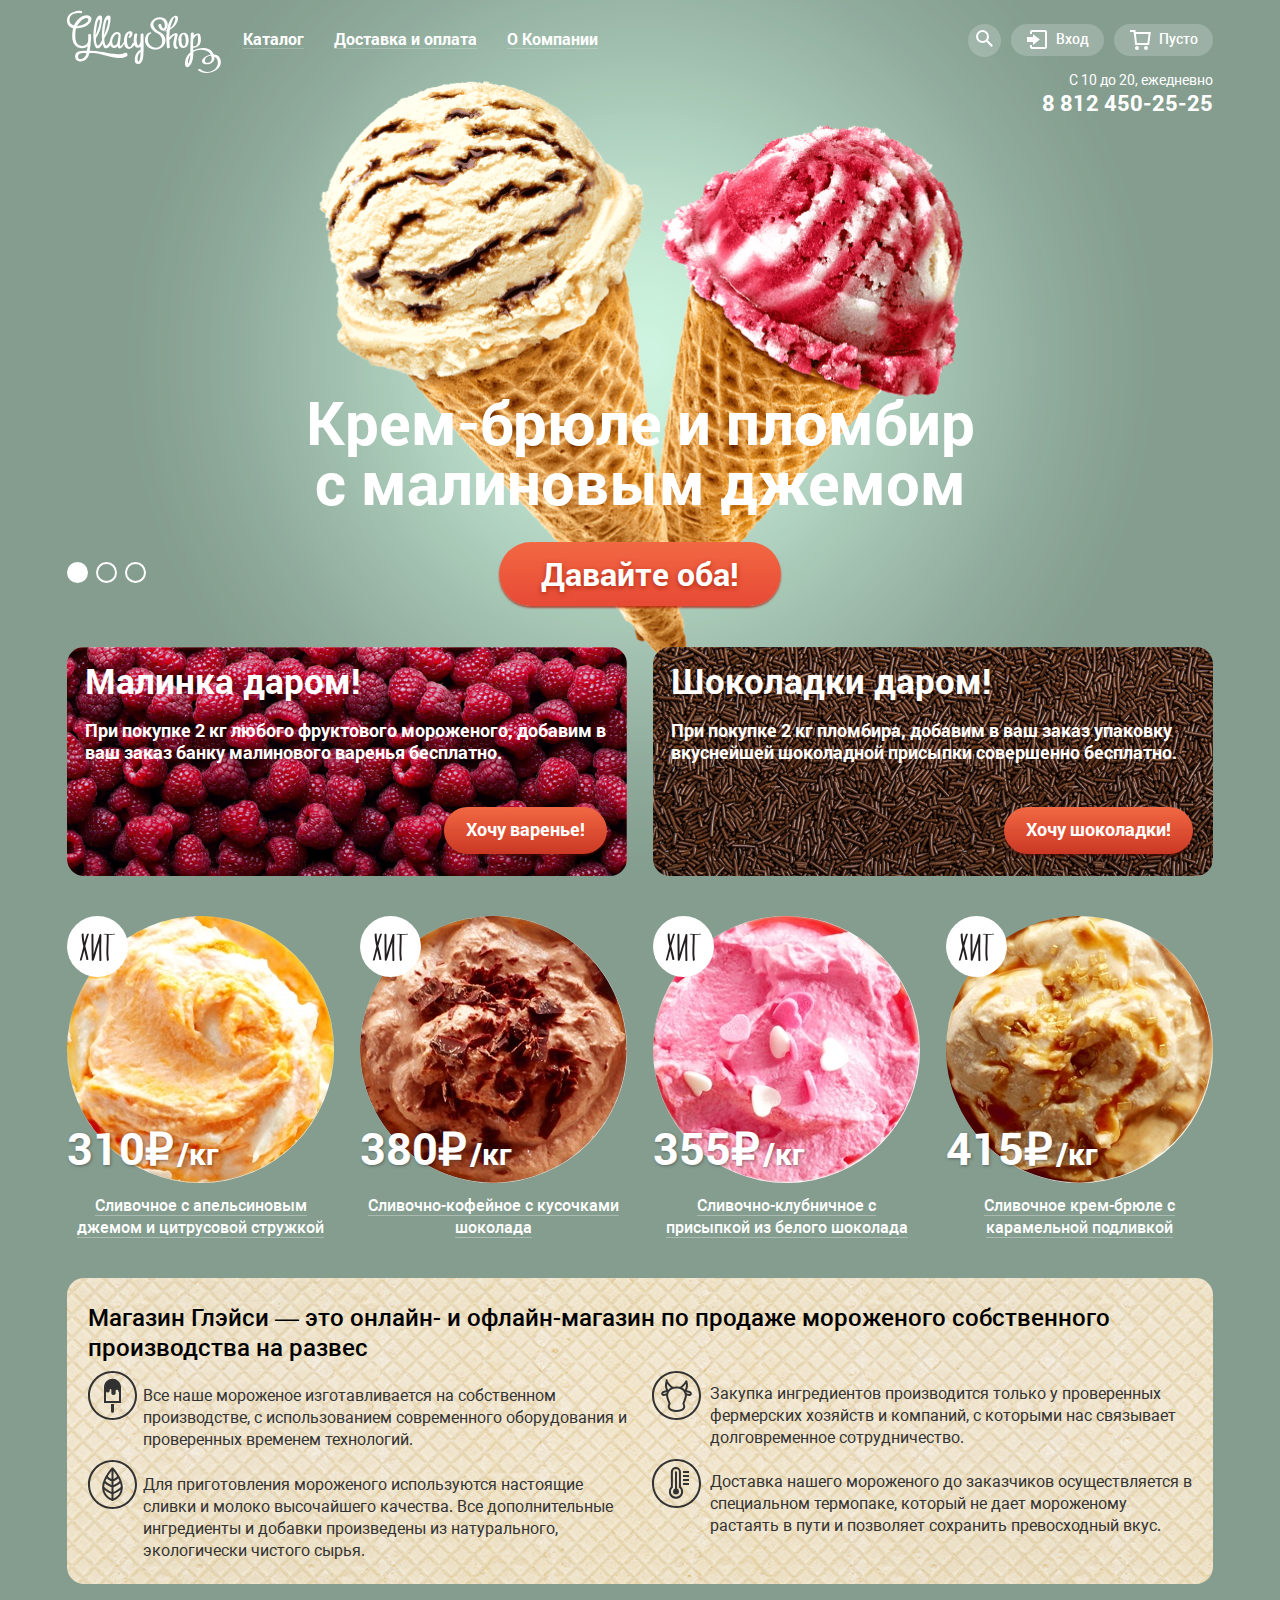
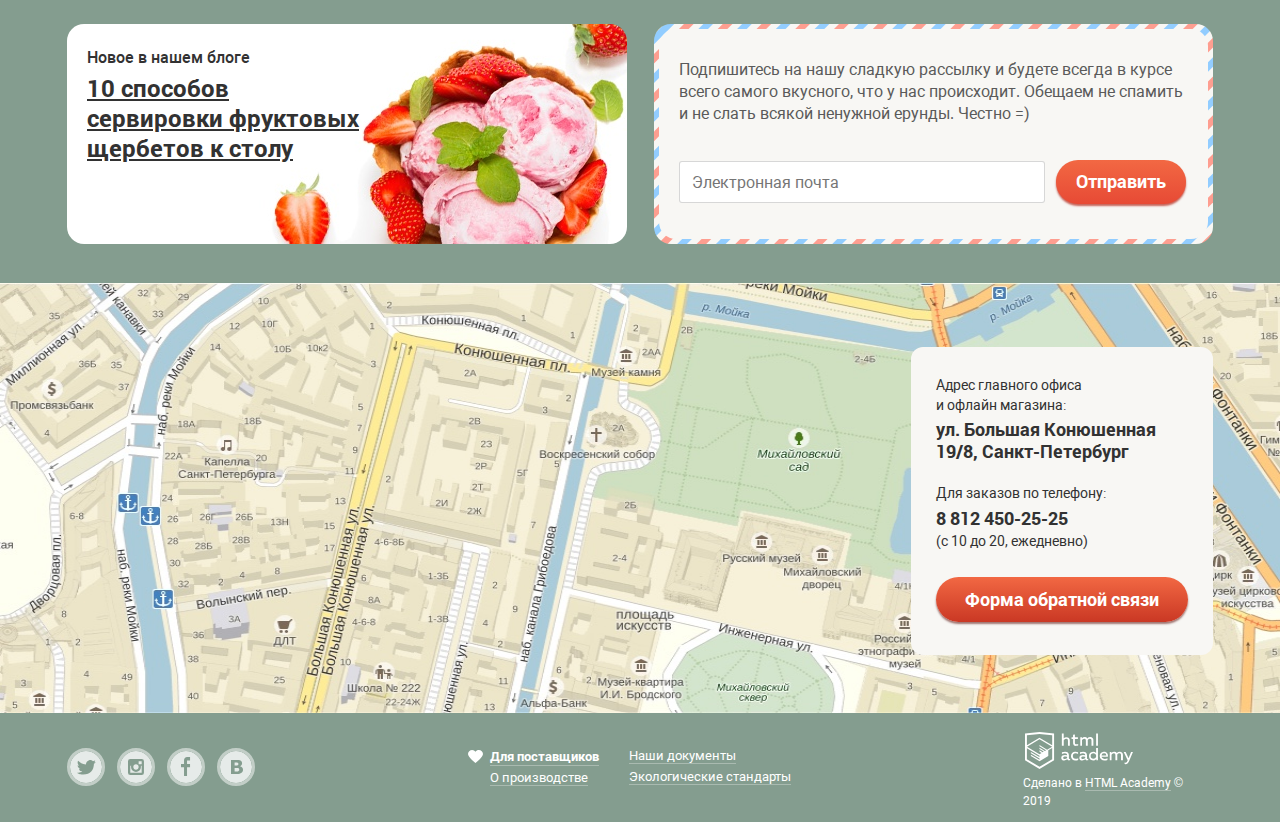
==== commit 17711c4d: "доработки))" ====
--- a/index.html
+++ b/index.html
@@ -5,6 +5,7 @@
     <title>HTML Academy: Глейси</title>
     <link href="css/normalize.css" rel="stylesheet">
     <link href="css/style.css" rel="stylesheet">
+    <link href="https://fonts.googleapis.com/css?family=Roboto:400,500,700&amp;subset=cyrillic" rel="stylesheet">
   </head>
   <body>
     <div class="site-wrapper">
@@ -48,8 +49,8 @@
                     <div class="login-group">
                       <button type="submit" class="button">Войти</button>
                       <div class="login-help">
-                        <a href="#" class="modal-user-link">Забыли пароль?</a>
-                        <a href="#" class="modal-user-link">Новая регистрация</a>
+                        <p><a href="#" class="modal-user-link">Забыли пароль?</a></p>
+                        <p><a href="#" class="modal-user-link">Новая регистрация</a></p>
                       </div>
                     </div>
                   </form>
@@ -119,7 +120,7 @@
                 <h3 class="card-name"><span class="card-header">Сливочное с апельсиновым джемом и цитрусовой стружкой</span></h3>
                 <p><img src="img/1_1.jpg" class="card-img" width="267" height="267" alt="Оранжевое мороженое с белой стружкой"></p>
                 <div class="card-hit" aria-label="хит продаж"></div>
-                <p class="card-price">310 ₽<span class="card-weight">/кг</span></p>
+                <p class="card-price">310₽<span class="card-weight">/кг</span></p>
                 <div class="card-cover">
                   <a href="#" class="button card-button">Быстрый просмотр</a>
                 </div>    
@@ -130,7 +131,7 @@
                 <h3 class="card-name"><span class="card-header">Сливочно-кофейное с кусочками шоколада</span></h3>
                 <p><img src="img/1_2.jpg"  class="card-img" width="267" height="267" alt="Шоколадное мороженое с шоколадом"></p>
                 <div class="card-hit" aria-label="хит продаж"></div>
-                <p class="card-price">380 ₽<span class="card-weight">/кг</span></p>
+                <p class="card-price">380₽<span class="card-weight">/кг</span></p>
                 <div class="card-cover">
                   <a href="#" class="button card-button">Быстрый просмотр</a>
                 </div> 
@@ -142,7 +143,7 @@
                 <h3 class="card-name"><span class="card-header">Сливочно-клубничное с присыпкой из белого шоколада</span></h3>
                 <p><img src="img/1_3.jpg" class="card-img" width="267" height="267" alt="Розовое мороженое с белым шоколадом"></p>
                 <div class="card-hit" aria-label="хит продаж"></div>
-                <p class="card-price">355 ₽<span class="card-weight">/кг</span></p>
+                <p class="card-price">355₽<span class="card-weight">/кг</span></p>
                 <div class="card-cover">
                   <a href="#" class="button card-button">Быстрый просмотр</a>
                 </div> 
@@ -153,7 +154,7 @@
                 <h3 class="card-name"><span class="card-header">Сливочное крем-брюле с карамельной подливкой</span></h3>
                 <p><img src="img/1_4.jpg" class="card-img" width="267" height="267" alt="Сливочное мороженое с карамелью"></p>
                 <div class="card-hit" aria-label="хит продаж"></div>
-                <p class="card-price">415 ₽<span class="card-weight">/кг</span></p>
+                <p class="card-price">415₽<span class="card-weight">/кг</span></p>
                 <div class="card-cover">
                   <a href="#" class="button card-button">Быстрый просмотр</a>
                 </div> 
@@ -207,17 +208,19 @@
           </div>
           <h2 class="visually-hidden">Как нас найти</h2>
           <img class="map-image" src="img/map.jpg" height="430" alt="ул. Большая Конюшенная 19/8, Санкт-Петербург">
-          <div class="map-contacts">
-            <address class="address">
-              <p class="map-point">Адрес главного офиса и офлайн магазина:</p>
-              <p class="map-address">ул. Большая Конюшенная 19/8, Санкт-Петербург</p>
-            </address>
-            <address class="address">
-              <p class="" >Для заказов по телефону:</p>
-              <a href="tel:+78124502525" class="map-address">8 812 450-25-25</a>
-              <p class="adrress-timetable">(с 10 до 20, ежедневно)</p>
-            </address>
-            <a href="form.html" class="button button-feedback">Форма обратной связи</a>
+          <div class="container container-map">
+            <div class="map-contacts">
+              <address class="address">
+                <p class="map-point">Адрес главного офиса и офлайн магазина:</p>
+                <p class="map-address">ул. Большая Конюшенная 19/8, Санкт-Петербург</p>
+              </address>
+              <address class="address">
+                <p class="address-map-tel" >Для заказов по телефону:</p>
+                <a href="tel:+78124502525" class="map-address">8 812 450-25-25</a>
+                <p class="adrress-timetable">(с 10 до 20, ежедневно)</p>
+              </address>
+              <a href="form.html" class="button button-feedback">Форма обратной связи</a>
+            </div>
           </div>
         </section>
         
--- a/css/style.css
+++ b/css/style.css
@@ -40,7 +40,9 @@
     position: relative;
 }
 
-
+.container-map {
+    min-height: 1440px;
+}
 
 .visually-hidden {
     position: absolute;
@@ -375,7 +377,7 @@
     line-height: 60px;
     font-weight: 700;
     margin: 0;
-    padding-top: 270px;
+    padding-top: 272px;
     padding-bottom: 30px;
     min-width: 600px;
 }
@@ -427,10 +429,10 @@
 
 .promo-item {
     width: 560px;
-    min-height: 230px;
+    min-height: 229px;
     padding: 13px 18px;
-    margin-top: 42px;
-    margin-bottom: 3px;
+    margin-top: 41px;
+    margin-bottom: 2px;
     border-radius: 17px;
     background-position: top center;
     background-repeat: no-repeat;
@@ -512,11 +514,17 @@
 }
 
 .card-product .card-price {
+    margin: 0;
+    padding: 0;
+    position: absolute;
+    top: 209px;
+    left: 0;
     font-size: 45px;
     line-height: 45px;
     font-weight: 700;
-    position: absolute;
-    top: 205px;  
+    color: #fff;
+    text-shadow: 0.5px 0.9px 3px rgba(49,50,53,.5);
+    z-index: 21;
 }
 
 .card-header {
@@ -524,14 +532,17 @@
 }
 
 .card-price .card-weight {
+    margin-left: 3px;
     font-size: 30px;
-    line-height: 13px;
-    font-weight: 700;
 }
 
 .card-product .card-img {
     border-radius: 50%;
     margin: 0;
+}
+
+.card-currency {
+    padding-right: 0;
 }
 
 .card-product p {
@@ -669,8 +680,8 @@
     background-image: url("../img/waffle-big.jpg");
     background-position: top center;
     box-sizing: border-box;
-    padding: 22px;
-    min-height: 304px;
+    padding: 25px 19px 1px 21px;
+    min-height: 306px;
     border-radius: 17px;
     margin-top: -6px;
 }
@@ -681,7 +692,7 @@
     line-height: 30px;
     font-weight: 500;
     margin: 0;
-    padding-bottom: 20px;
+    padding-bottom: 17px;
 }
 
 .features-item {
@@ -727,6 +738,8 @@
 
 .thermometer::before {
     background-image: url("../img/thermometer.svg");
+    top: -12px;
+    left: -3px;
 }
 
 .eco::before {
@@ -735,6 +748,8 @@
 
 .cow::before {
     background-image: url("../img/cow.svg");
+    top: -12px;
+    left: -3px;
 }
 
 .index-columns {
@@ -796,7 +811,7 @@
     background-repeat: no-repeat;
     box-sizing: border-box; 
     width: 560px;
-    padding: 6px;
+    padding: 5px;
     border-radius: 17px;
 }
 
@@ -832,7 +847,7 @@
 
 .map {
     position: relative;
-    margin-top: 40px;
+    margin-top: 39px;
     height: 430px;
     overflow: hidden;
     box-sizing: border-box;
@@ -871,10 +886,10 @@
     color: #000000;
     width: 270px;
     position: absolute;
-    right: 30px;
-    bottom: 60px;
+    right: 27px;
+    top: 64px;
     border-radius: 12px;
-    padding: 30px 20px 33px 28px;
+    padding: 28px 25px 33px 25px;
     font-weight: 400;
     z-index: 2;
     box-sizing: border-box;
@@ -890,6 +905,7 @@
     font-size: 14px;
     color: #323232;
     line-height: 20px;
+    min-height: 77px;
 }
 
 .map-address {
@@ -899,12 +915,21 @@
     line-height: 22px;
 }
 
+.map-contacts .map-address {
+    margin-top: 3px;
+    margin-bottom: 4px;
+}
+
 .address-tel {
     padding-bottom: 10px;
 }
 
+.map-contacts .address-map-tel {
+    margin-bottom: 4px;
+}
+
 .button-feedback {
-    padding: 10px 10px;
+    padding: 10px 26px 11px;
 }
 
 .filter {
@@ -955,6 +980,10 @@
     min-width: 193px;
 }
 
+sort::-ms-expand {
+    display: none;
+    }
+
 .sort:active,
 .sort:focus,
 .sort:hover {
@@ -1223,11 +1252,19 @@
 }
 
 .social-link {
-    width: 40px;
-    height: 40px;
-    margin-right: 9px;
+    width: 32px;
+    height: 32px;
+    margin-right: 12px;
     display: flex;
     position: relative;
+    border: 3px solid rgba(255,255,255,.5);
+    border-radius: 50%;
+    -webkit-box-pack: center;
+    -ms-flex-pack: center;
+    justify-content: center;
+    -webkit-box-align: center;
+    -ms-flex-align: center;
+    align-items: center;
 }
 
 .social-link:hover {
@@ -1244,15 +1281,15 @@
 .social-link::before {
     content: "";
     position: absolute;
-    height: 29px;
-    width: 29px;
+    height: 32px;
+    width: 32px;
     display: block;
     opacity: 0.8;
     background-position: top center;
     background-repeat: no-repeat;
     background-size: cover;
     border-radius: 50%;
-    border: 4px solid rgba(255, 255, 255, 0.8);
+    
 }
 
 .social-link-twitter::before {
@@ -1302,8 +1339,8 @@
     width: 15px;
     height: 13px;
     position: absolute;
-    top: 2px;
-    left: -20px;
+    top: 3px;
+    left: -22px;
 }
 
 .link-production {
@@ -1316,6 +1353,8 @@
     font-size: 13px;
 }
 
+
+
 .footer-nav-two {
     list-style: none;
     padding-left: 30px;
@@ -1328,6 +1367,18 @@
 
 .links-container {
     display: flex;
+}
+
+.links-container li {
+    padding-top: 3px;
+}
+
+.developer-container img {
+    padding-left: 2px;
+}
+
+.developer-container {
+padding-top: 1px;
 }
 
 .modal {
@@ -1402,14 +1453,6 @@
     padding-top: 14px;
 }
 
-.modal input::placeholder,
-.modal textarea::placeholder,
-.mailing-block input::placeholder {
-    font-weight: 400;
-    font-size: 16px;
-    line-height: 24px;
-}
-
 .mailing-block input[type="email"]:focus-within {
     background: #ffffff;
     border: 2px solid rgba(46,136,228,0.52);
@@ -1453,6 +1496,14 @@
     color: #323232;
     line-height: 24px;
     background: #f8f7f4;
+    margin: 0;
+    padding: 0;
+    
+}
+
+.login-help p {
+    padding: 0;
+    margin: 0;
 }
 
 .modal-user .button {
@@ -1689,5 +1740,12 @@
     display: block;
 }
 
-
-
+.modal input::placeholder,
+.modal textarea::placeholder,
+.mailing-block input::placeholder {
+    font-weight: 400;
+    font-size: 16px;
+    line-height: 24px;
+}
+
+
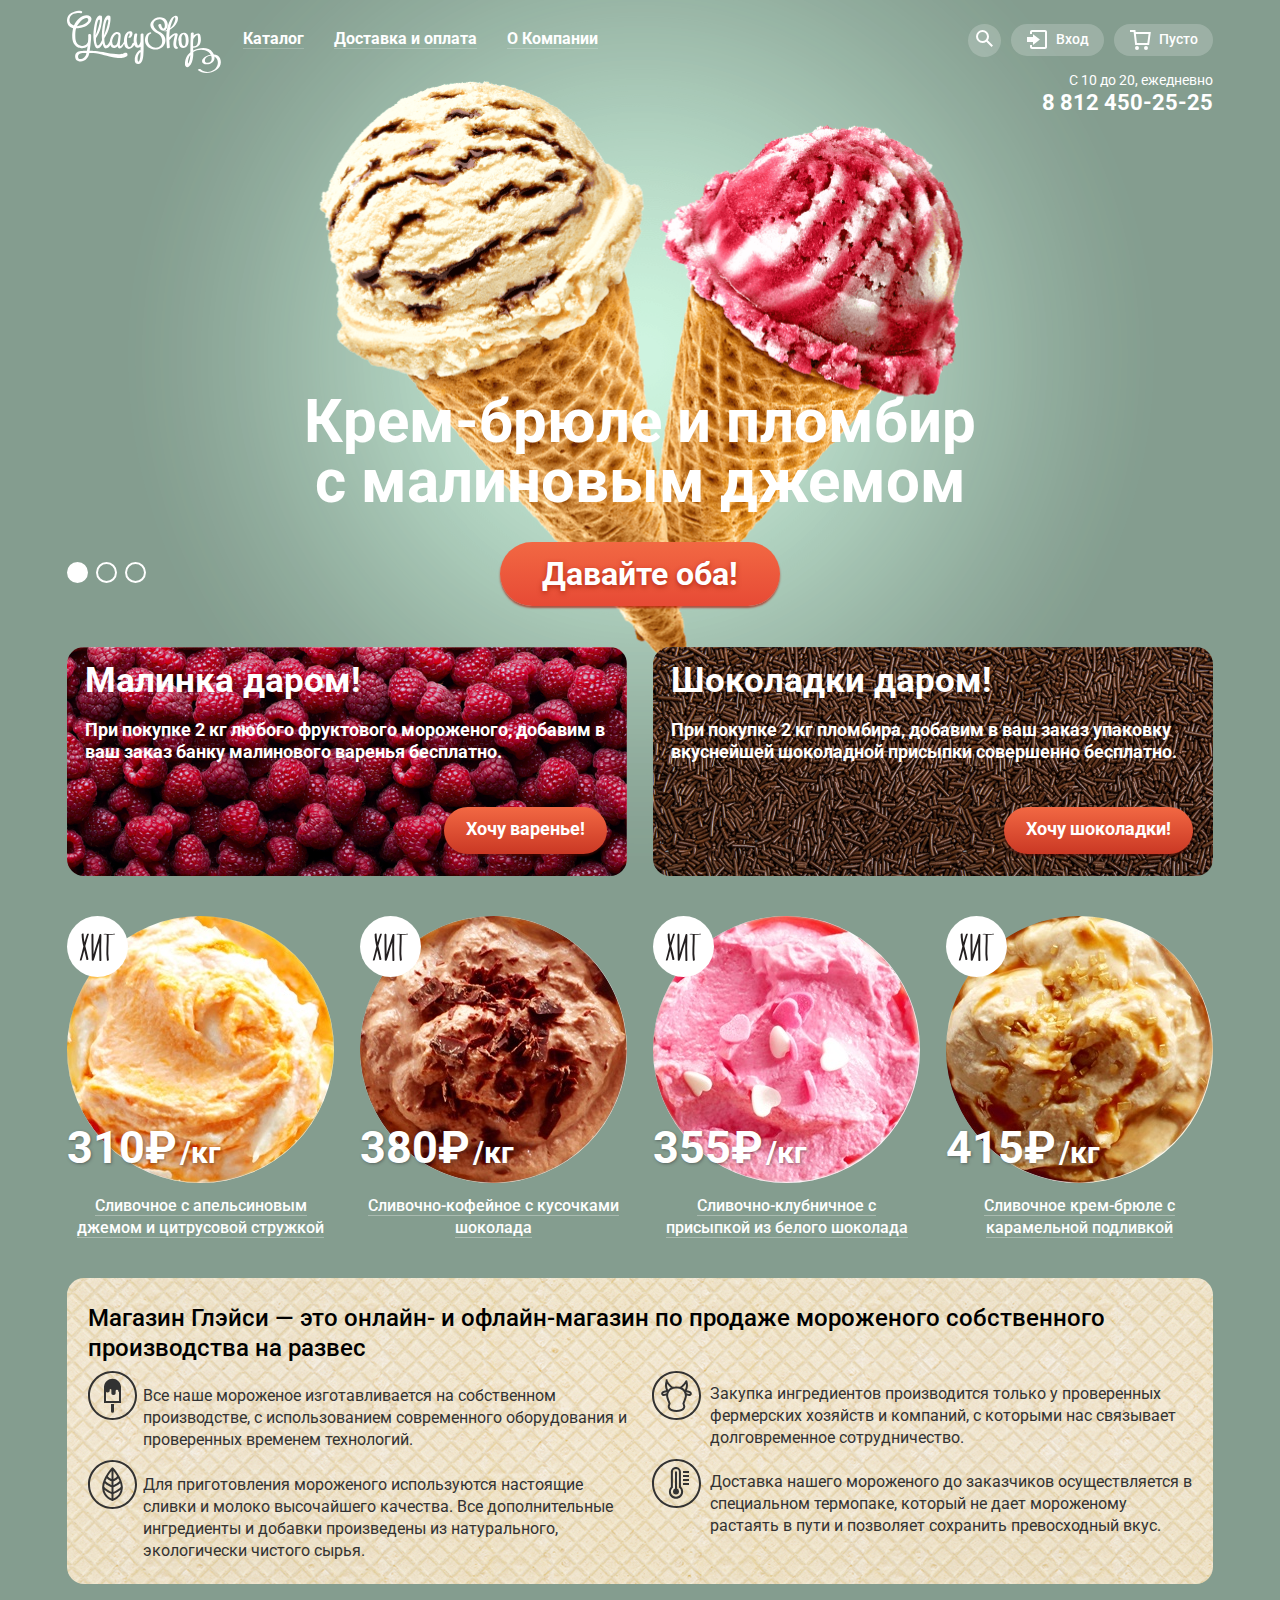
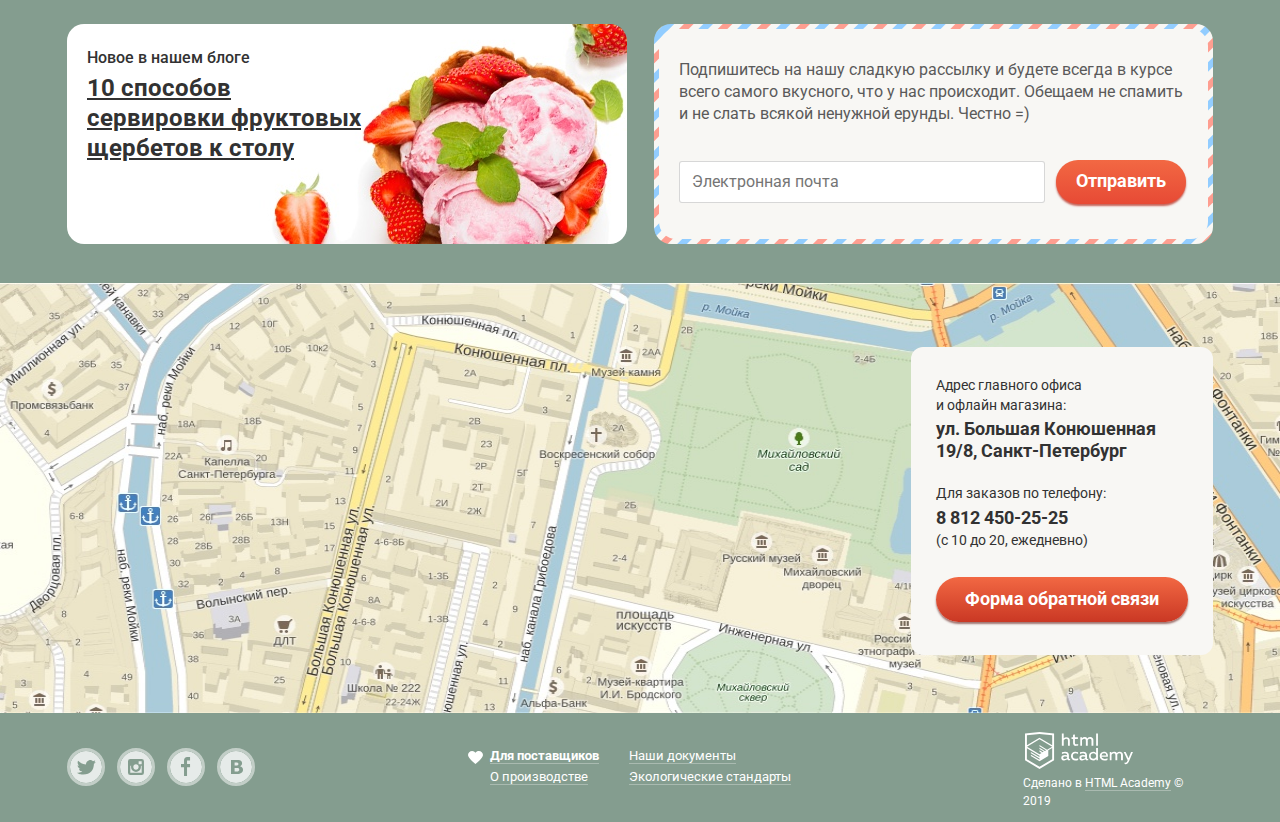
==== commit b4515ba3: "указала размер карте" ====
--- a/index.html
+++ b/index.html
@@ -207,7 +207,7 @@
             <iframe src="https://www.google.com/maps/embed?pb=!1m18!1m12!1m3!1d1998.603787253322!2d30.320858715975966!3d59.938716481876234!2m3!1f0!2f0!3f0!3m2!1i1024!2i768!4f13.1!3m3!1m2!1s0x4696310fca145cc1%3A0x42b32648d8238007!2z0JHQvtC70YzRiNCw0Y8g0JrQvtC90Y7RiNC10L3QvdCw0Y8g0YPQuy4sIDE5LzgsINCh0LDQvdC60YIt0J_QtdGC0LXRgNCx0YPRgNCzLCAxOTExODY!5e0!3m2!1sru!2sru!4v1570701570175!5m2!1sru!2sru" style="border:0; width:100%; height:450px" allowfullscreen=""></iframe>
           </div>
           <h2 class="visually-hidden">Как нас найти</h2>
-          <img class="map-image" src="img/map.jpg" height="430" alt="ул. Большая Конюшенная 19/8, Санкт-Петербург">
+          <img class="map-image" src="img/map.jpg" height="430" width="1200" alt="ул. Большая Конюшенная 19/8, Санкт-Петербург">
           <div class="container container-map">
             <div class="map-contacts">
               <address class="address">
@@ -226,7 +226,7 @@
         
         <div class="modal modal-feedback">
           <h2 class="visually-hidden">Форма обратной связи</h2>
-          <p class="feedback-heading">Мы обязательно вам ответим</p>
+          <p class="feedback-heading">Мы обязательно вам ответим!</p>
           <form action="https://echo.htmlacademy.ru" method="post">
             <label for="feedback-name" class="visually-hidden">Имя</label>
             <input id="feedback-name" type="text" name="text" value="" placeholder="Имя Фамилия">
--- a/css/style.css
+++ b/css/style.css
@@ -1,27 +1,3 @@
-@font-face {
-    font-style: normal;
-    font-weight: 400;
-    font-family: "Roboto";
-    src: url("../fonts/roboto.woff2") format("woff2"), 
-    url("../fonts/roboto.woff") format("woff");
-  }
-
-@font-face {
-    font-style: normal;
-    font-weight: 500;
-    font-family: "Roboto";
-    src: url("../fonts/robotomedium.woff2") format("woff2"), 
-    url("../fonts/robotomedium.woff") format("woff");
-}
-
-@font-face {
-    font-style: normal;
-    font-weight: 700;
-    font-family: "Roboto";
-    src: url("../fonts/robotobold.woff2") format("woff2"), 
-    url("../fonts/robotobold.woff") format("woff");
-}
-
 body {
     margin: 0;
     padding: 0;
@@ -980,7 +956,7 @@
     min-width: 193px;
 }
 
-sort::-ms-expand {
+.sort::-ms-expand {
     display: none;
     }
 
@@ -1114,16 +1090,17 @@
 
 .range-toggle:hover,
 .range-toggle:focus {
-    background: #1c4f80;
     border-width: 9px;
 }
 
 .range-toggle-min {
-    left: 10%;
+    left: 11%;
+    top: 1px;
 }
 
 .range-toggle-max {
     left: 60%;
+    top: 1px;
 }
 
 .filter-item {
@@ -1397,8 +1374,7 @@
 .modal input[type="password"],
 .modal textarea {
     box-sizing: border-box;
-    padding: 15px;
-    padding-right: 40px;
+    padding: 13px 40px 18px 13px;
     background: #ffffff;
     border: 1px solid rgba(178,178,178,0.52);
     border-radius: 5px;
@@ -1410,6 +1386,15 @@
     height: 47px;
 }
 
+.modal-feedback input[type="text"],
+.modal-feedback input[type="email"],
+.modal-feedback input[type="password"],
+.modal-feedback textarea {
+    padding: 15px 40px 13px 13px;
+}
+
+
+
 .mailing-block input[type="email"] {
     font-weight: 700;
     font-size: 16px;
@@ -1422,14 +1407,14 @@
 .modal input[type="password"]:hover {
     background: #ffffff;
     border: 2px solid rgba(154,154,154,0.52);
-    padding-left: 14px;
+    padding-left: 12px;
 }
 
 .modal textarea:hover {
     background: #ffffff;
     border: 2px solid rgba(154,154,154,0.52);
-    padding-left: 14px;
-    padding-top: 14px;
+    padding-left: 12px;
+    padding-top: 5px;
 }
 
 .mailing-block input[type="email"]:hover {
@@ -1498,12 +1483,17 @@
     background: #f8f7f4;
     margin: 0;
     padding: 0;
+    text-decoration: underline;
+    text-decoration-color: rgba(50,50,50,.3);
     
 }
 
 .login-help p {
     padding: 0;
     margin: 0;
+    vertical-align: top;
+    min-height: 20px;
+    flex-shrink: 1;
 }
 
 .modal-user .button {
@@ -1512,9 +1502,12 @@
 }
 
 .login-help {
-    display: block;
-    margin: 0;
-    height: 62px;
+    display: flex;
+    flex-direction: column;
+    justify-content: flex-start;
+    align-content: space-between;
+    height: 40px;
+    margin: 0;
     text-align: left;
     padding-left: 20px;
 }
@@ -1533,6 +1526,7 @@
 .modal-user-link:focus {
     color: #ffbc9e;
     background: none;
+    text-decoration-color: #ffbc9e;
 }
 
 .modal-basket::after, 
@@ -1640,11 +1634,11 @@
 .modal-feedback {
     top: 50%;
     left: 50%;
-    width: 481px;
-    height: 446px;
-    margin-top: -240px;
-    margin-left: -223px;
-    padding: 5px 25px;
+    width: 477px;
+    height: 442px;
+    margin-top: -223px;
+    margin-left: -237px;
+    padding: 4px 23px;
     position: fixed;
     display: none;
 }
@@ -1665,21 +1659,22 @@
 
 .modal-feedback textarea {
     width: 100%;
-    min-height: 158px;
+    min-height: 152px;
+    padding-top: 6px;
 }
 
 .modal-feedback .button {
     position: absolute;
-    right: 20px;
-    bottom: 22px;
-    padding: 11px 23px;
+    right: 24px;
+    bottom: 27px;
+    padding: 11px 24px;
 }
 
 .button-close-feedback {
     position: absolute;
     border: none;
     top: 15px;
-    right: 12px;
+    right: 16px;
     width: 18px;
     height: 17px;
     cursor: pointer;
@@ -1741,11 +1736,19 @@
 }
 
 .modal input::placeholder,
-.modal textarea::placeholder,
+.modal textarea::placeholder {
+    font-weight: 400;
+    font-size: 14px;
+    line-height: 24px;
+}
+
+.modal-feedback input::placeholder,
+.modal-feedback textarea::placeholder {
+    font-size: 16px;
+}
+
 .mailing-block input::placeholder {
     font-weight: 400;
     font-size: 16px;
     line-height: 24px;
 }
-
-
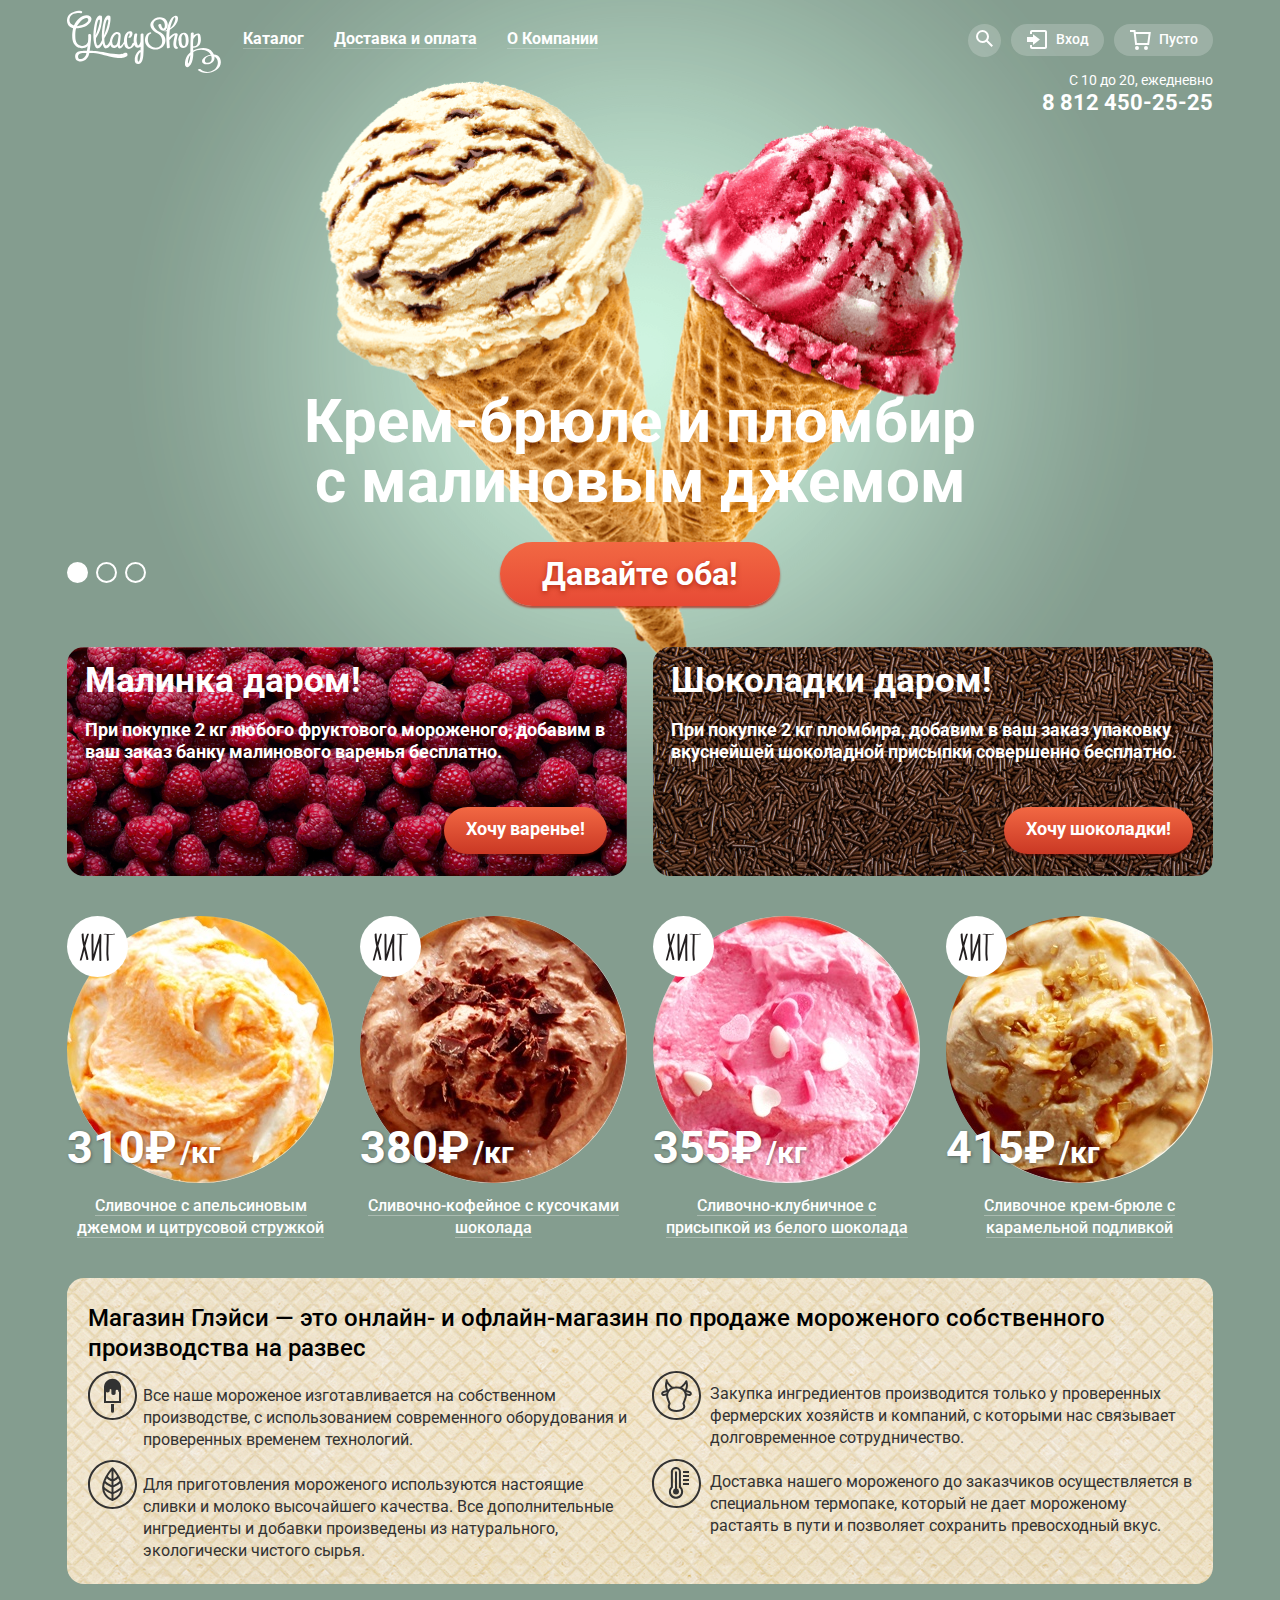
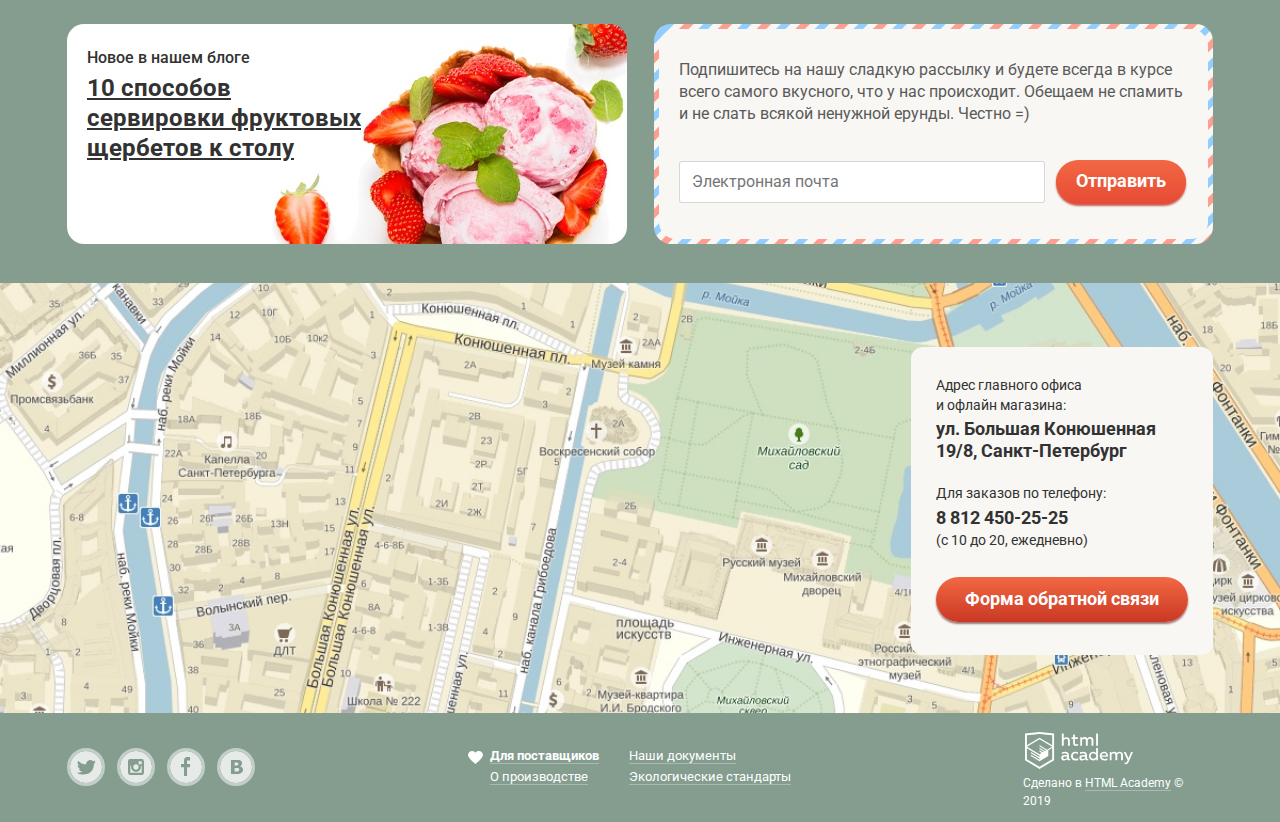
==== commit 2f0f3c8e: "добавила табиндекс" ====
--- a/index.html
+++ b/index.html
@@ -72,9 +72,9 @@
         <h1 class="visually-hidden">Магазин мороженного GllacyShop</h1>
         <section class="slider container">
           <div class="slider-controls">
-            <div class="controls controls-active">Первый</div>
-            <div class="controls">Второй</div>
-            <div class="controls">Третий</div>
+            <div class="controls controls-active" tabindex="0">Первый</div>
+            <div class="controls" tabindex="0">Второй</div>
+            <div class="controls" tabindex="0">Третий</div>
           </div>
           <h2 class="visually-hidden">Слайдер</h2>
           <ul class="slider-list">
@@ -119,7 +119,9 @@
               <div class="card-product">
                 <h3 class="card-name"><span class="card-header">Сливочное с апельсиновым джемом и цитрусовой стружкой</span></h3>
                 <p><img src="img/1_1.jpg" class="card-img" width="267" height="267" alt="Оранжевое мороженое с белой стружкой"></p>
-                <div class="card-hit" aria-label="хит продаж"></div>
+                <div class="card-hit">
+                  <span class="visually-hidden">Хит продаж</span>
+                </div>
                 <p class="card-price">310₽<span class="card-weight">/кг</span></p>
                 <div class="card-cover">
                   <a href="#" class="button card-button">Быстрый просмотр</a>
@@ -130,7 +132,9 @@
               <div class="card-product">
                 <h3 class="card-name"><span class="card-header">Сливочно-кофейное с кусочками шоколада</span></h3>
                 <p><img src="img/1_2.jpg"  class="card-img" width="267" height="267" alt="Шоколадное мороженое с шоколадом"></p>
-                <div class="card-hit" aria-label="хит продаж"></div>
+                <div class="card-hit">
+                  <span class="visually-hidden">Хит продаж</span>
+                </div>
                 <p class="card-price">380₽<span class="card-weight">/кг</span></p>
                 <div class="card-cover">
                   <a href="#" class="button card-button">Быстрый просмотр</a>
@@ -142,7 +146,9 @@
               <div class="card-product">
                 <h3 class="card-name"><span class="card-header">Сливочно-клубничное с присыпкой из белого шоколада</span></h3>
                 <p><img src="img/1_3.jpg" class="card-img" width="267" height="267" alt="Розовое мороженое с белым шоколадом"></p>
-                <div class="card-hit" aria-label="хит продаж"></div>
+                <div class="card-hit">
+                  <span class="visually-hidden">Хит продаж</span>
+                </div>
                 <p class="card-price">355₽<span class="card-weight">/кг</span></p>
                 <div class="card-cover">
                   <a href="#" class="button card-button">Быстрый просмотр</a>
@@ -153,7 +159,9 @@
               <div class="card-product">
                 <h3 class="card-name"><span class="card-header">Сливочное крем-брюле с карамельной подливкой</span></h3>
                 <p><img src="img/1_4.jpg" class="card-img" width="267" height="267" alt="Сливочное мороженое с карамелью"></p>
-                <div class="card-hit" aria-label="хит продаж"></div>
+                <div class="card-hit">
+                  <span class="visually-hidden">Хит продаж</span>
+                </div>
                 <p class="card-price">415₽<span class="card-weight">/кг</span></p>
                 <div class="card-cover">
                   <a href="#" class="button card-button">Быстрый просмотр</a>
--- a/css/style.css
+++ b/css/style.css
@@ -392,8 +392,13 @@
     cursor: pointer;
 }
 
-.controls-active {
+.controls-active,
+.controls:active:not(.controls-active) {
     background-color: #ffffff;
+}
+
+.controls-active:active {
+    background-color: transparent;
 }
 
 .promo-list {
@@ -760,7 +765,7 @@
 .blog-list h3 {
     font-size: 24px;
     line-height: 30px;
-    width: 280px;
+    width: 282px;
     font-weight: 700;
     color: #323232;
     margin:0;
@@ -854,7 +859,8 @@
     width: 100%;
     left: 0;
     top: 50%;
-    transform: translateY(-50%)
+    transform: translateY(-50%);
+    height: auto;
 }
 
 .map-contacts {
@@ -979,18 +985,22 @@
     color: #ffffff;
     line-height: 18px;
     margin-top: 20px;
+    outline: none;
 }
 
 .filter-button:hover,
 .filter-button:focus {
-    background: #ffffff;
+    background-color: #fbfcfb;
+    border: 2px solid transparent;
     color: #323232;
 }
 
 .filter-button:active {
     background: #eaeaea;
     box-shadow: inset 0 2px 1px 0 #696969;
+    border: none;
     color: #323232;
+    padding: 10px 30px;
 }
 
 .value-controls {
@@ -1428,14 +1438,14 @@
 .modal input[type="password"]:focus-within {
     background: #ffffff;
     border: 2px solid rgba(46,136,228,0.52);
-    padding-left: 14px;
+    padding-left: 12px;
 }
 
 .modal textarea:focus-within {
     background: #ffffff;
     border: 2px solid rgba(46,136,228,0.52);
-    padding-left: 14px;
-    padding-top: 14px;
+    padding-left: 12px;
+    padding-top: 5px;
 }
 
 .mailing-block input[type="email"]:focus-within {
@@ -1506,7 +1516,6 @@
     flex-direction: column;
     justify-content: flex-start;
     align-content: space-between;
-    height: 40px;
     margin: 0;
     text-align: left;
     padding-left: 20px;
